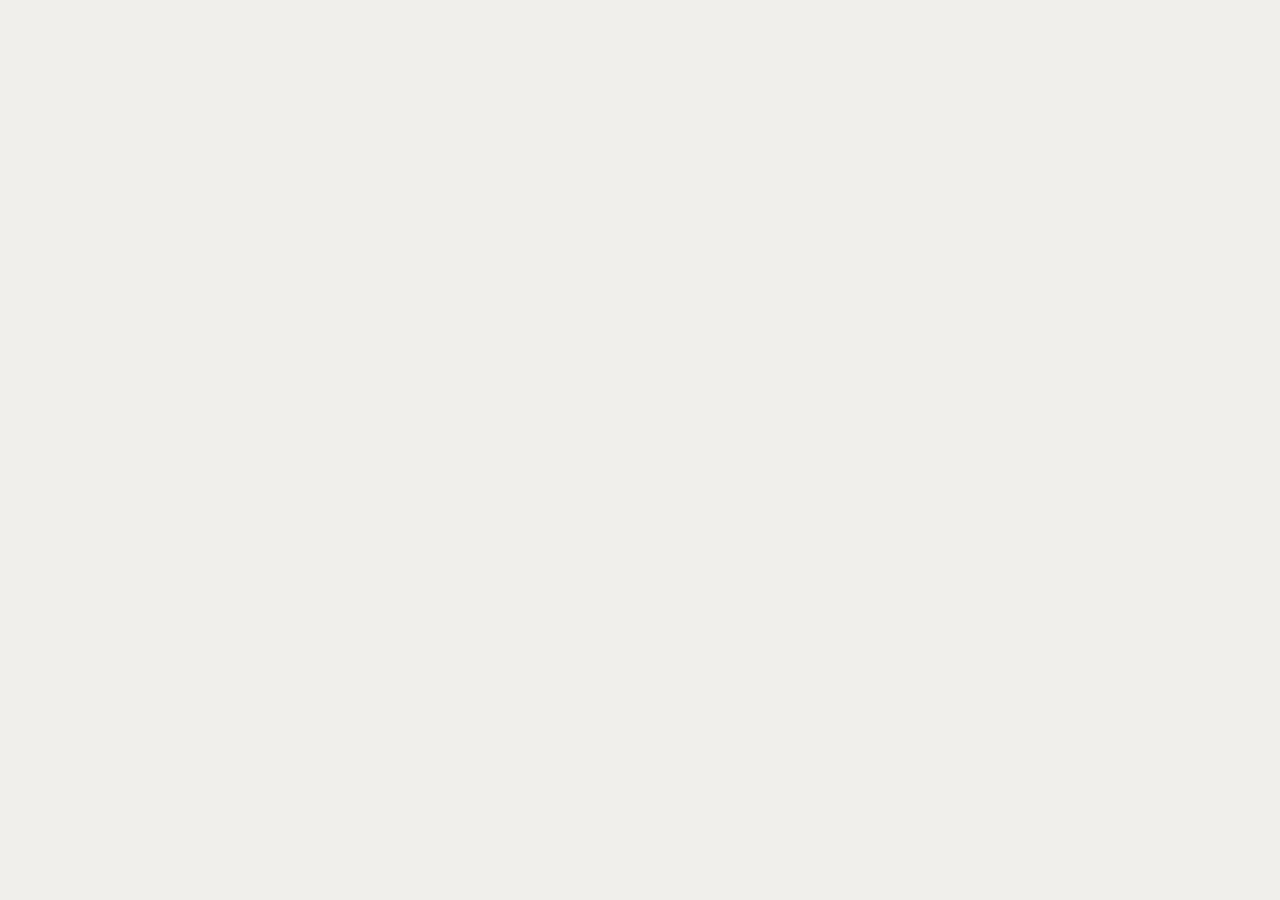
==== index.html @ de344520 "Add: Favicon" ====
<!DOCTYPE html>
<html lang="en">
<head>
  <meta charset="UTF-8">
  <meta name="viewport" content="width=device-width, initial-scale=1.0">
  <title>Freedom Loader Workshop</title>
  <meta name="description" content="Create and export custom themes for Freedom Loader">
  <link rel="stylesheet" href="styles/styles.css">
  <link rel="icon" href="./assets/freedomLoader.png" />
  <script src="https://cdnjs.cloudflare.com/ajax/libs/jszip/3.10.1/jszip.min.js"></script>
  <link rel="stylesheet" href="https://cdn.jsdelivr.net/npm/@simonwep/pickr/dist/themes/nano.min.css">
  <script src="https://cdn.jsdelivr.net/npm/@simonwep/pickr/dist/pickr.min.js"></script>
</head>
<body>

  <!-- TOPBAR -->
  <header class="topbar">
    <div class="topbar-brand">
      <svg viewBox="0 0 100 100" fill="none" xmlns="http://www.w3.org/2000/svg">
        <path d="M50 5 L90 27.5 L90 72.5 L50 95 L10 72.5 L10 27.5 Z" stroke="currentColor" stroke-width="6" fill="none" stroke-linejoin="round"/>
        <line x1="50" y1="28" x2="50" y2="62" stroke="currentColor" stroke-width="6" stroke-linecap="round"/>
        <polyline points="34,52 50,68 66,52" stroke="currentColor" stroke-width="6" fill="none" stroke-linecap="round" stroke-linejoin="round"/>
        <line x1="34" y1="74" x2="66" y2="74" stroke="currentColor" stroke-width="6" stroke-linecap="round"/>
      </svg>
      <div class="topbar-title">
        Freedom Loader
        <span>Theme Workshop</span>
      </div>
    </div>

    <div class="topbar-actions">
      <a href="https://github.com/MasterAcnolo/Freedom-Loader" target="_blank" class="btn btn-ghost" title="GitHub">
        <svg viewBox="0 0 24 24" fill="currentColor"><path d="M12 2C6.477 2 2 6.477 2 12c0 4.42 2.865 8.166 6.839 9.489.5.092.682-.217.682-.482 0-.237-.008-.866-.013-1.7-2.782.603-3.369-1.34-3.369-1.34-.454-1.156-1.11-1.462-1.11-1.462-.908-.62.069-.608.069-.608 1.003.07 1.531 1.03 1.531 1.03.892 1.529 2.341 1.087 2.91.831.092-.646.35-1.086.636-1.336-2.22-.253-4.555-1.11-4.555-4.943 0-1.091.39-1.984 1.029-2.683-.103-.253-.446-1.27.098-2.647 0 0 .84-.269 2.75 1.025A9.578 9.578 0 0112 6.836c.85.004 1.705.114 2.504.336 1.909-1.294 2.747-1.025 2.747-1.025.546 1.377.203 2.394.1 2.647.64.699 1.028 1.592 1.028 2.683 0 3.842-2.339 4.687-4.566 4.935.359.309.678.919.678 1.852 0 1.336-.012 2.415-.012 2.743 0 .267.18.578.688.48C19.138 20.163 22 16.418 22 12c0-5.523-4.477-10-10-10z"/></svg>
        GitHub
      </a>
      <div class="topbar-divider"></div>
      <button class="btn-icon" id="reset-btn" title="Reset theme">
        <svg viewBox="0 0 24 24" fill="none" stroke="currentColor" stroke-width="2"><polyline points="1 4 1 10 7 10"/><path d="M3.51 15a9 9 0 1 0 .49-3.5"/></svg>
      </button>
      <button class="btn-icon" id="theme-toggle" title="Toggle theme">
        <svg class="icon-sun" viewBox="0 0 24 24" fill="none" stroke="currentColor" stroke-width="2" style="display:none"><circle cx="12" cy="12" r="5"/><line x1="12" y1="1" x2="12" y2="3"/><line x1="12" y1="21" x2="12" y2="23"/><line x1="4.22" y1="4.22" x2="5.64" y2="5.64"/><line x1="18.36" y1="18.36" x2="19.78" y2="19.78"/><line x1="1" y1="12" x2="3" y2="12"/><line x1="21" y1="12" x2="23" y2="12"/><line x1="4.22" y1="19.78" x2="5.64" y2="18.36"/><line x1="18.36" y1="5.64" x2="19.78" y2="4.22"/></svg>
        <svg class="icon-moon" viewBox="0 0 24 24" fill="none" stroke="currentColor" stroke-width="2"><path d="M21 12.79A9 9 0 1 1 11.21 3 7 7 0 0 0 21 12.79z"/></svg>
      </button>
      <div class="topbar-divider"></div>
      <button class="btn btn-primary" id="export-btn">
        <svg viewBox="0 0 24 24" fill="none" stroke="currentColor" stroke-width="2"><path d="M21 15v4a2 2 0 0 1-2 2H5a2 2 0 0 1-2-2v-4"/><polyline points="7 10 12 15 17 10"/><line x1="12" y1="15" x2="12" y2="3"/></svg>
        Export .zip
      </button>
    </div>
  </header>

  <!-- WORKSPACE -->
  <div class="workspace">

    <!-- LEFT: PREVIEW -->
    <div class="preview-pane">
      <div class="preview-toolbar">
        <span class="preview-label">Live Preview</span>
        <div class="preview-scale-controls">
          <button id="zoom-out" title="Zoom out">−</button>
          <span id="scale-value">75%</span>
          <button id="zoom-in" title="Zoom in">+</button>
          <button id="zoom-reset" title="Reset zoom" style="font-size:11px;padding:0 8px;width:auto;">Reset</button>
        </div>
      </div>
      <div class="preview-scroll">
        <div class="preview-frame-wrapper" id="preview-frame-wrapper">
          <div class="preview-frame">
            <!-- Freedom Loader UI mock -->
            <div id="fl-preview" class="fl-preview">

              <!-- Topbar -->
              <div class="fl-topbar">
                <div class="fl-topbar-btns">
                  <button class="fl-topbar-btn">Tools</button>
                  <button class="fl-topbar-btn">Logs</button>
                  <button class="fl-topbar-btn">Website</button>
                  <button class="fl-topbar-btn">Wiki</button>
                </div>
                <div class="fl-topbar-wc">
                  <button class="fl-wc-btn"><img src="assets/icon/minimize.svg" style="width:27px;height:27px;filter:invert(1)"></button>
                  <button class="fl-wc-btn"><img src="assets/icon/maximize.svg" style="width:27px;height:27px;filter:invert(1)"></button>
                  <button class="fl-wc-btn" style="color:#e81123"><img src="assets/icon/close.svg" style="width:27px;height:27px;filter:invert(1)"></button>
                </div>
              </div>

              <!-- Settings button -->
              <button class="fl-settings-btn" id="fl-settings-btn" onclick="document.getElementById('fl-settings-panel').style.display='block'">
                <svg width="800px" height="800px" viewBox="0 0 512 512" xmlns="http://www.w3.org/2000/svg"><path d="M262.29,192.31a64,64,0,1,0,57.4,57.4A64.13,64.13,0,0,0,262.29,192.31ZM416.39,256a154.34,154.34,0,0,1-1.53,20.79l45.21,35.46A10.81,10.81,0,0,1,462.52,326l-42.77,74a10.81,10.81,0,0,1-13.14,4.59l-44.9-18.08a16.11,16.11,0,0,0-15.17,1.75A164.48,164.48,0,0,1,325,400.8a15.94,15.94,0,0,0-8.82,12.14l-6.73,47.89A11.08,11.08,0,0,1,298.77,470H213.23a11.11,11.11,0,0,1-10.69-8.87l-6.72-47.82a16.07,16.07,0,0,0-9-12.22,155.3,155.3,0,0,1-21.46-12.57,16,16,0,0,0-15.11-1.71l-44.89,18.07a10.81,10.81,0,0,1-13.14-4.58l-42.77-74a10.8,10.8,0,0,1,2.45-13.75l38.21-30a16.05,16.05,0,0,0,6-14.08c-.36-4.17-.58-8.33-.58-12.5s.21-8.27.58-12.35a16,16,0,0,0-6.07-13.94l-38.19-30A10.81,10.81,0,0,1,49.48,186l42.77-74a10.81,10.81,0,0,1,13.14-4.59l44.9,18.08a16.11,16.11,0,0,0,15.17-1.75A164.48,164.48,0,0,1,187,111.2a15.94,15.94,0,0,0,8.82-12.14l6.73-47.89A11.08,11.08,0,0,1,213.23,42h85.54a11.11,11.11,0,0,1,10.69,8.87l6.72,47.82a16.07,16.07,0,0,0,9,12.22,155.3,155.3,0,0,1,21.46,12.57,16,16,0,0,0,15.11,1.71l44.89-18.07a10.81,10.81,0,0,1,13.14,4.58l42.77,74a10.8,10.8,0,0,1-2.45,13.75l-38.21,30a16.05,16.05,0,0,0-6.05,14.08C416.17,247.67,416.39,251.83,416.39,256Z" style="fill:none;stroke:var(--fl-settings-button-text-color);stroke-linecap:round;stroke-linejoin:round;stroke-width:32px"/></svg>
              </button>

              <!-- Settings panel -->
              <div class="fl-settings-panel" id="fl-settings-panel" style="display:none">
                <div class="fl-settings-modal">
                  <button class="fl-close-btn" onclick="document.getElementById('fl-settings-panel').style.display='none'">✕</button>
                  <div class="fl-settings-title"><h2>SETTINGS</h2><p style="font-size:0.8em;">Changes are saved automatically.</p></div>
                  <div class="fl-settings-section">
                    <h3>Basic Settings</h3>
                    <div class="fl-setting-item" style="margin-left:32px">
                      <div class="fl-setting-info">
                        <div style="display:flex;align-items:center;gap:10px">
                          <span class="fl-setting-title">Theme</span>
                          <select class="fl-setting-select"><option>Dark</option><option>Light</option><option>NF</option></select>
                        </div>
                        <small style="font-size:12px;color:var(--fl-settings-subtitle-color)">Choose the theme</small>
                      </div>
                    </div>
                    <div class="fl-setting-item">
                      <input type="checkbox" style="width:18px;height:18px;flex-shrink:0">
                      <div class="fl-setting-info">
                        <span class="fl-setting-title">Discord RPC</span>
                        <small style="font-size:12px;color:var(--fl-settings-subtitle-color)">Enable Discord Rich Presence.</small>
                      </div>
                    </div>
                    <div class="fl-setting-item">
                      <input type="checkbox" checked style="width:18px;height:18px;flex-shrink:0">
                      <div class="fl-setting-info">
                        <span class="fl-setting-title">Auto Fetch Info</span>
                        <small style="font-size:12px;color:var(--fl-settings-subtitle-color)">Automatically fetch information.</small>
                      </div>
                    </div>
                  </div>
                  <details class="fl-settings-section">
                    <summary style="cursor:pointer;font-size:14px;font-weight:600">Advanced Settings</summary>
                    <div class="fl-setting-item" style="margin-top:8px">
                      <input type="checkbox" checked style="width:18px;height:18px;flex-shrink:0">
                      <div class="fl-setting-info">
                        <span class="fl-setting-title">Auto Update</span>
                        <small style="font-size:12px;color:var(--fl-settings-subtitle-color)">Enable automatic updates.</small>
                      </div>
                    </div>
                    <div class="fl-setting-item">
                      <input type="checkbox" checked style="width:18px;height:18px;flex-shrink:0">
                      <div class="fl-setting-info">
                        <span class="fl-setting-title">Add Metadata</span>
                        <small style="font-size:12px;color:var(--fl-settings-subtitle-color)">Include metadata in files.</small>
                      </div>
                    </div>
                    <div class="fl-setting-item" style="margin-left:32px;margin-top:8px">
                      <div class="fl-setting-info">
                        <span class="fl-setting-title">Custom Codec</span>
                        <select class="fl-setting-select"><option>H264</option><option>AV1</option><option>VP9</option></select>
                        <small style="font-size:12px;color:var(--fl-settings-subtitle-color)">Choose video codec.</small>
                      </div>
                    </div>
                  </details>
                  <div class="fl-settings-footer">
                    <button class="fl-footer-btn-theme">Open Theme Folder</button>
                    <button class="fl-footer-btn">Open JSON Configuration</button>
                  </div>
                </div>
              </div>

              <!-- Main content -->
              <div class="fl-main">
                <div class="fl-container">
                  <h1 class="fl-title">Freedom Loader</h1>
                  <p class="fl-subtitle" id="fl-subtitle">Darkness is my ally</p>

                  <div class="fl-form">
                    <div class="fl-url-row">
                      <input class="fl-input" type="text" placeholder="URL" value="https://youtube.com/watch?v=..." readonly>
                      <button class="fl-paste-btn">
                        <svg width="28" height="28" viewBox="0 0 24 24" fill="none" xmlns="http://www.w3.org/2000/svg">
                            <path d="M9 5H7C5.89543 5 5 5.89543 5 7V19C5 20.1046 5.89543 21 7 21H17C18.1046 21 19 20.1046 19 19V7C19 5.89543 18.1046 5 17 5H15M9 5C9 6.10457 9.89543 7 11 7H13C14.1046 7 15 6.10457 15 5M9 5C9 3.89543 9.89543 3 11 3H13C14.1046 3 15 3.89543 15 5M12 12H15M12 16H15M9 12H9.01M9 16H9.01" stroke="currentColor" stroke-width="2" stroke-linecap="round" stroke-linejoin="round"/>
                        </svg>
                      </button>
                    </div>

                    <label class="fl-checkbox-label">
                      <label class="fl-checkbox-mp3">
                        <input type="checkbox">
                        <div class="fl-checkmark"></div>
                      </label>
                      Audio Only (MP3)
                    </label>

                    <select class="fl-select">
                      <option>Best Quality</option>
                      <option>1080p</option>
                      <option>720p</option>
                    </select>

                    <button class="fl-download-btn">Download</button>
                  </div>

                  <div class="fl-save-path">
                    Will be saved on <span>C:\Users\User\Downloads\Freedom Loader</span>
                  </div>

                  <div class="fl-progress-container">
                    <div class="fl-download-stage">Retrieving data...</div>
                    <div class="fl-progress-wrapper">
                      <div class="fl-progress-bar"></div>
                    </div>
                    <div class="fl-progress-texts">
                      <span>65%</span>
                      <span>2.4 MB/s</span>
                      <span class="fl-playlist-info">3/12</span>
                      <button class="fl-stop-btn" title="Stop">■</button>
                    </div>
                  </div>

                  <div class="fl-download-status">Downloading...</div>

                  <div class="fl-video-info">
                    <h3>Why Some Projects Use Multiple Programming Languages</h3>
                    <div style="display:flex;justify-content:center;align-items:center">
                      <img src="https://i.ytimg.com/vi/XJC5WB2Bwrc/maxresdefault.jpg" alt="Thumbnail">
                    </div>
                    <ul>
                      <li><strong>Duration :</strong> 19m 32s</li>
                      <li><strong>Uploader :</strong> Core Dumped</li>
                      <li><strong>Views :</strong> 1 356 359</li>
                      <li><strong>Likes :</strong> 85 489</li>
                      <li><strong>URL :</strong> <a href="#">https://www.youtube.com/watch?v=XJC5WB2Bwrc</a></li>
                    </ul>
                  </div>

                </div>
              </div>

              <span class="fl-version">v1.5.0</span>
            </div>
          </div>
        </div>
      </div>
    </div>

    <!-- RIGHT: EDITOR PANEL -->
    <div class="editor-pane">
      <div class="panel-tabs">
        <button class="panel-tab active" data-tab="meta">Meta & BG</button>
        <button class="panel-tab" data-tab="colors">Colors</button>
      </div>
      <div class="panel-content active" id="tab-meta"></div>
      <div class="panel-content" id="tab-colors"></div>
    </div>

  </div>

  <script type="module" src="scripts/app.js"></script>
</body>
</html>
---- styles/styles.css ----
@import url('https://fonts.googleapis.com/css2?family=Syne:wght@400;500;600;700;800&family=Poppins:wght@300;400;500;600&family=JetBrains+Mono:wght@400;500&display=swap');
@import url('variables.css');
@import url('layout/topbar.css');
@import url('layout/workspace.css');
@import url('layout/settingsPanel.css');
@import url('layout/panel.css');
@import url('components/inputs.css');
@import url('components/preview.css');

*, *::before, *::after { box-sizing: border-box; margin: 0; padding: 0; }

html, body {
  height: 100%;
  font-family: var(--font-body);
  background: var(--bg);
  color: var(--text);
  overflow: hidden;
}

body {
  opacity: 0;
  transition: opacity 0.4s ease;
}
body.ready { opacity: 1; }

::-webkit-scrollbar { width: 6px; height: 6px; }
::-webkit-scrollbar-track { background: transparent; }
::-webkit-scrollbar-thumb { background: var(--border); border-radius: 99px; }
::-webkit-scrollbar-thumb:hover { background: var(--border-strong); }

button {
  font-family: var(--font-body);
  cursor: pointer;
  border: none;
  background: none;
  transition: all 0.15s ease;
}

input, select, textarea {
  font-family: var(--font-body);
}

.pcr-app {
  font-family: var(--font-body) !important;
  border-radius: var(--radius-lg) !important;
  box-shadow: var(--shadow-lg) !important;
}
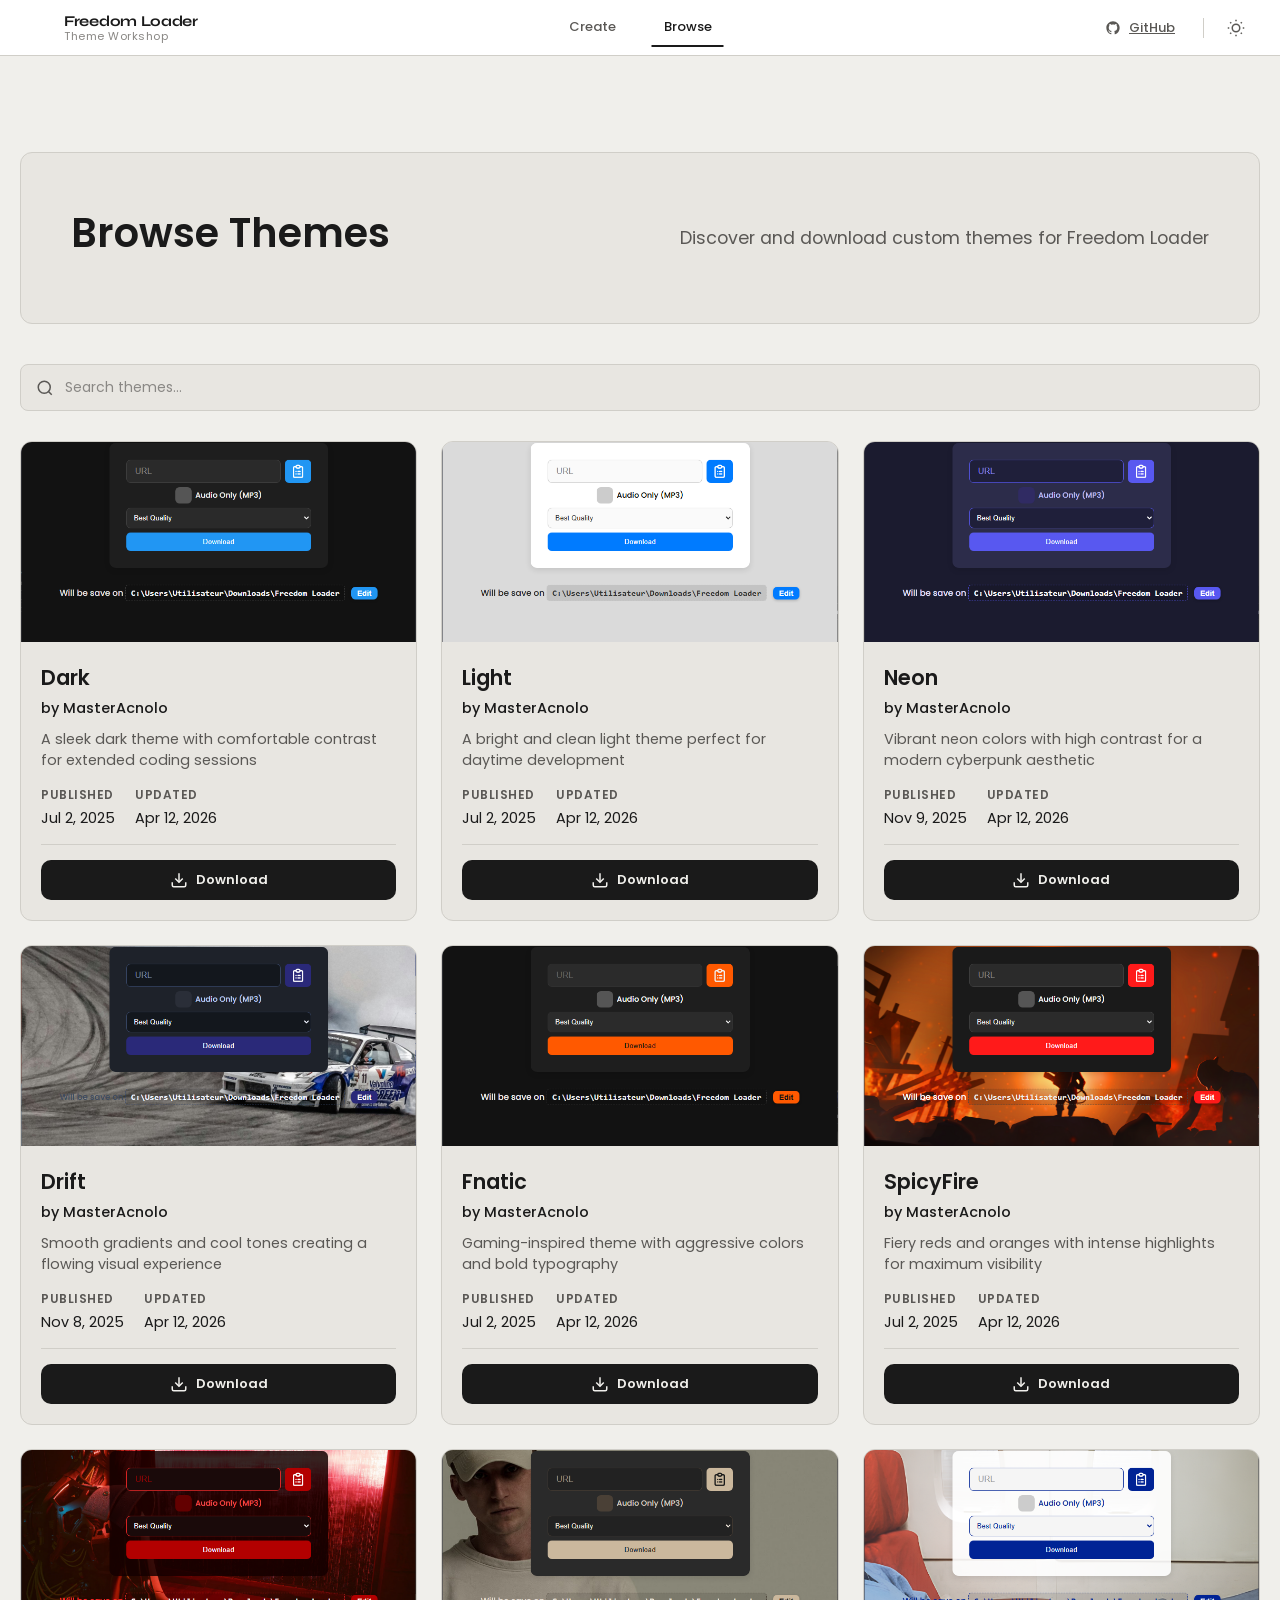
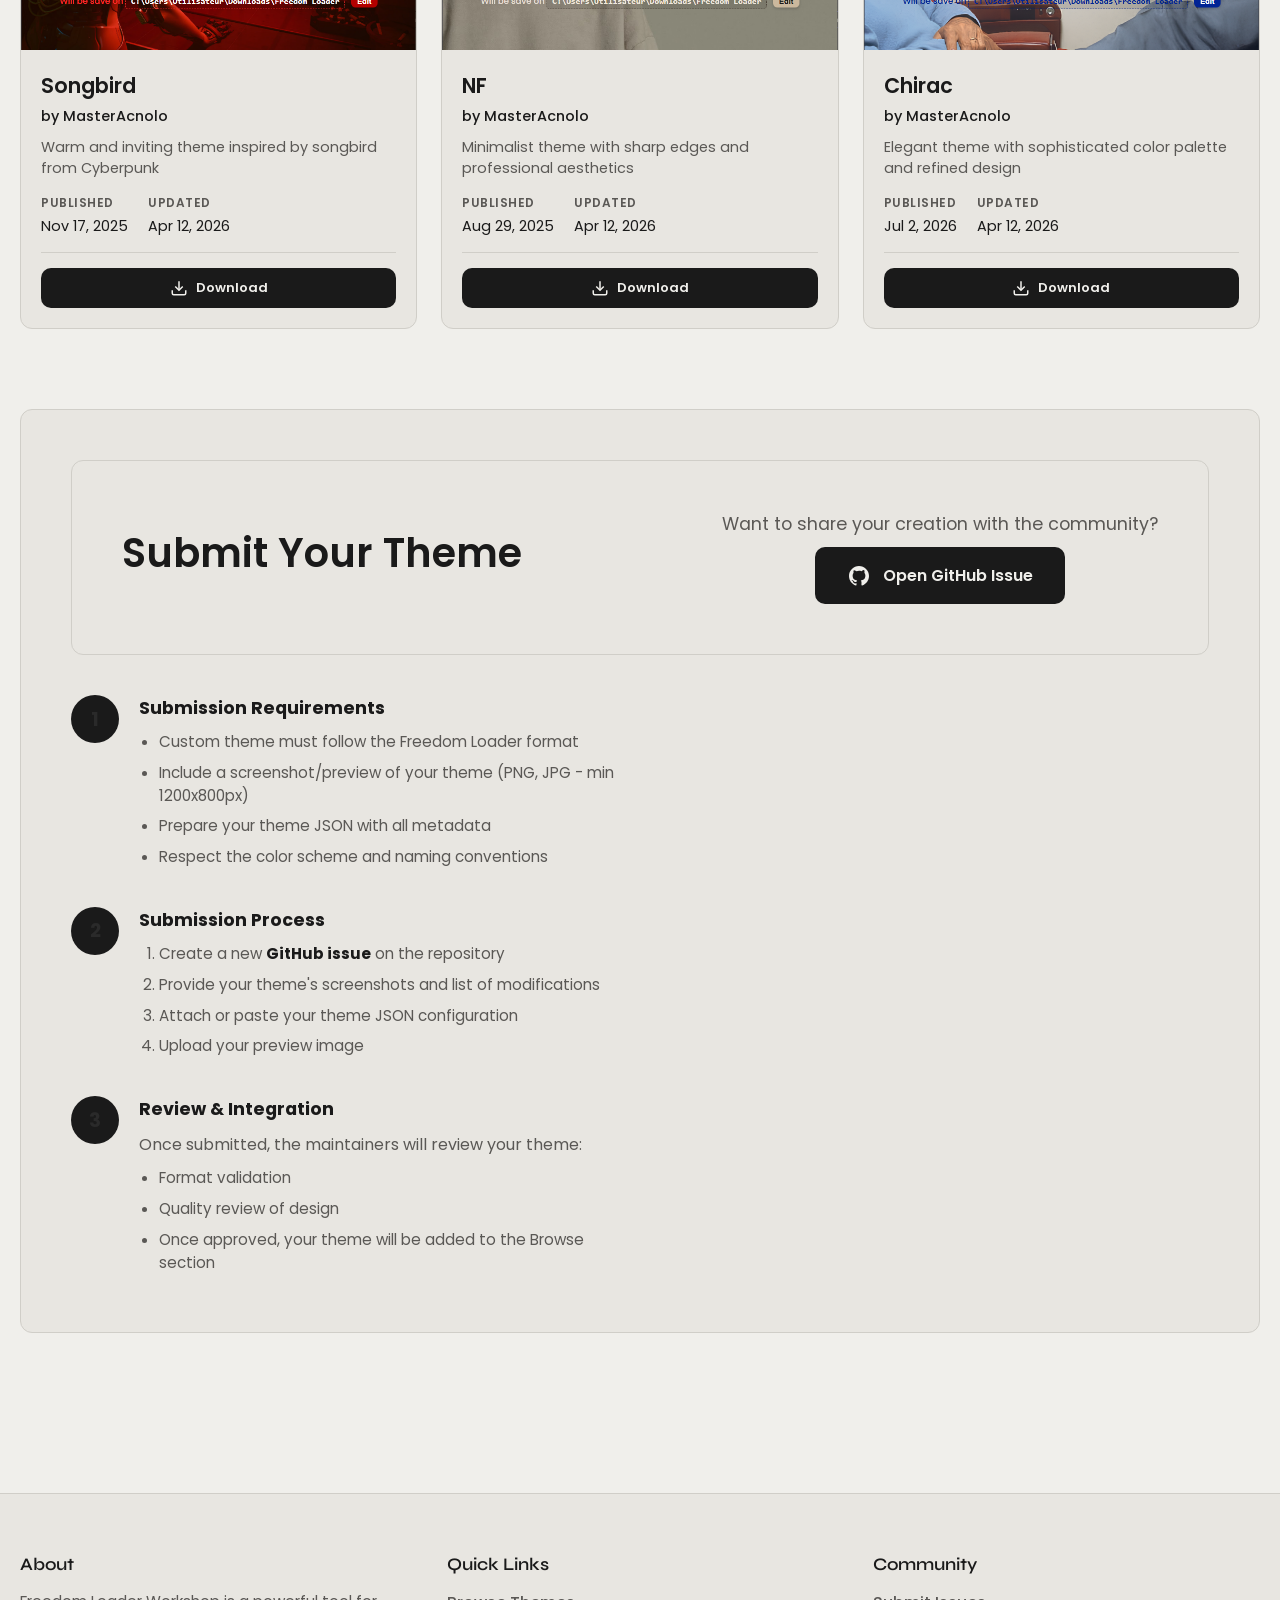
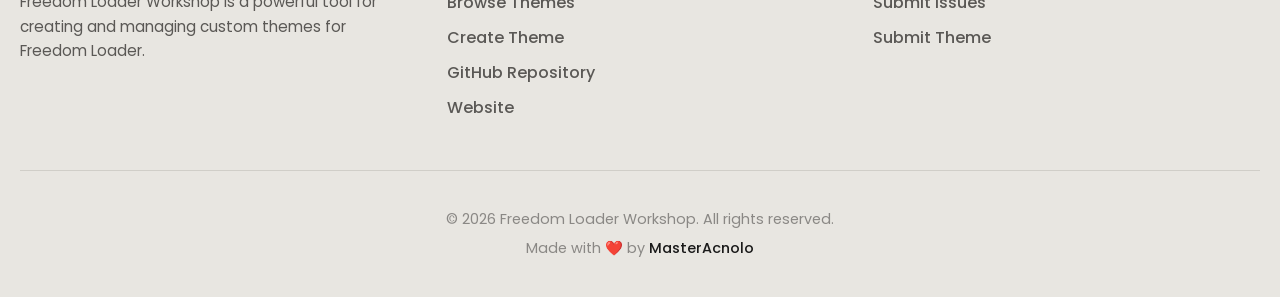
==== commit b92e1105: "Add new theme configurations to themes.json for enhanced customization options" ====
--- a/index.html
+++ b/index.html
@@ -3,242 +3,203 @@
 <head>
   <meta charset="UTF-8">
   <meta name="viewport" content="width=device-width, initial-scale=1.0">
-  <title>Freedom Loader Workshop</title>
-  <meta name="description" content="Create and export custom themes for Freedom Loader">
+  <title>Browse Themes - Freedom Loader Workshop</title>
+  <meta name="description" content="Browse and download custom themes for Freedom Loader">
   <link rel="stylesheet" href="styles/styles.css">
+  <link rel="stylesheet" href="styles/browse.css">
   <link rel="icon" href="./assets/freedomLoader.png" />
-  <script src="https://cdnjs.cloudflare.com/ajax/libs/jszip/3.10.1/jszip.min.js"></script>
-  <link rel="stylesheet" href="https://cdn.jsdelivr.net/npm/@simonwep/pickr/dist/themes/nano.min.css">
-  <script src="https://cdn.jsdelivr.net/npm/@simonwep/pickr/dist/pickr.min.js"></script>
 </head>
-<body>
+<body class="loading">
+
+  <!-- LOADER -->
+  <div class="loader">
+    <div class="spinner"></div>
+    <p class="loader-text">Loading...</p>
+  </div>
 
   <!-- TOPBAR -->
   <header class="topbar">
-    <div class="topbar-brand">
+    <a href="index.html" class="topbar-brand" style="text-decoration: none; cursor: pointer;">
       <svg viewBox="0 0 100 100" fill="none" xmlns="http://www.w3.org/2000/svg">
-        <path d="M50 5 L90 27.5 L90 72.5 L50 95 L10 72.5 L10 27.5 Z" stroke="currentColor" stroke-width="6" fill="none" stroke-linejoin="round"/>
-        <line x1="50" y1="28" x2="50" y2="62" stroke="currentColor" stroke-width="6" stroke-linecap="round"/>
-        <polyline points="34,52 50,68 66,52" stroke="currentColor" stroke-width="6" fill="none" stroke-linecap="round" stroke-linejoin="round"/>
-        <line x1="34" y1="74" x2="66" y2="74" stroke="currentColor" stroke-width="6" stroke-linecap="round"/>
+        <path d="M50 5 L90 27.5 L90 72.5 L50 95 L10 72.5 L10 27.5 Z" stroke="white" stroke-width="6" fill="none" stroke-linejoin="round"/>
+        <line x1="50" y1="28" x2="50" y2="62" stroke="white" stroke-width="6" stroke-linecap="round"/>
+        <polyline points="34,52 50,68 66,52" stroke="white" stroke-width="6" fill="none" stroke-linecap="round" stroke-linejoin="round"/>
+        <line x1="34" y1="74" x2="66" y2="74" stroke="white" stroke-width="6" stroke-linecap="round"/>
       </svg>
       <div class="topbar-title">
         Freedom Loader
         <span>Theme Workshop</span>
       </div>
-    </div>
+    </a>
+
+    <nav class="topbar-nav">
+      <a href="create.html" class="nav-link">Create</a>
+      <a href="index.html" class="nav-link active">Browse</a>
+    </nav>
 
     <div class="topbar-actions">
+      <button class="btn btn-primary" id="export-btn" style="display:none;">
+        <svg viewBox="0 0 24 24" fill="none" stroke="currentColor" stroke-width="2"><path d="M21 15v4a2 2 0 0 1-2 2H5a2 2 0 0 1-2-2v-4"/><polyline points="7 10 12 15 17 10"/><line x1="12" y1="15" x2="12" y2="3"/></svg>
+        Export .zip
+      </button>
+      <div class="topbar-divider" style="display:none;"></div>
       <a href="https://github.com/MasterAcnolo/Freedom-Loader" target="_blank" class="btn btn-ghost" title="GitHub">
         <svg viewBox="0 0 24 24" fill="currentColor"><path d="M12 2C6.477 2 2 6.477 2 12c0 4.42 2.865 8.166 6.839 9.489.5.092.682-.217.682-.482 0-.237-.008-.866-.013-1.7-2.782.603-3.369-1.34-3.369-1.34-.454-1.156-1.11-1.462-1.11-1.462-.908-.62.069-.608.069-.608 1.003.07 1.531 1.03 1.531 1.03.892 1.529 2.341 1.087 2.91.831.092-.646.35-1.086.636-1.336-2.22-.253-4.555-1.11-4.555-4.943 0-1.091.39-1.984 1.029-2.683-.103-.253-.446-1.27.098-2.647 0 0 .84-.269 2.75 1.025A9.578 9.578 0 0112 6.836c.85.004 1.705.114 2.504.336 1.909-1.294 2.747-1.025 2.747-1.025.546 1.377.203 2.394.1 2.647.64.699 1.028 1.592 1.028 2.683 0 3.842-2.339 4.687-4.566 4.935.359.309.678.919.678 1.852 0 1.336-.012 2.415-.012 2.743 0 .267.18.578.688.48C19.138 20.163 22 16.418 22 12c0-5.523-4.477-10-10-10z"/></svg>
         GitHub
       </a>
       <div class="topbar-divider"></div>
-      <button class="btn-icon" id="reset-btn" title="Reset theme">
+      <button class="btn-icon" id="reset-btn" style="display:none;" title="Reset theme">
         <svg viewBox="0 0 24 24" fill="none" stroke="currentColor" stroke-width="2"><polyline points="1 4 1 10 7 10"/><path d="M3.51 15a9 9 0 1 0 .49-3.5"/></svg>
       </button>
       <button class="btn-icon" id="theme-toggle" title="Toggle theme">
         <svg class="icon-sun" viewBox="0 0 24 24" fill="none" stroke="currentColor" stroke-width="2" style="display:none"><circle cx="12" cy="12" r="5"/><line x1="12" y1="1" x2="12" y2="3"/><line x1="12" y1="21" x2="12" y2="23"/><line x1="4.22" y1="4.22" x2="5.64" y2="5.64"/><line x1="18.36" y1="18.36" x2="19.78" y2="19.78"/><line x1="1" y1="12" x2="3" y2="12"/><line x1="21" y1="12" x2="23" y2="12"/><line x1="4.22" y1="19.78" x2="5.64" y2="18.36"/><line x1="18.36" y1="5.64" x2="19.78" y2="4.22"/></svg>
         <svg class="icon-moon" viewBox="0 0 24 24" fill="none" stroke="currentColor" stroke-width="2"><path d="M21 12.79A9 9 0 1 1 11.21 3 7 7 0 0 0 21 12.79z"/></svg>
       </button>
-      <div class="topbar-divider"></div>
-      <button class="btn btn-primary" id="export-btn">
-        <svg viewBox="0 0 24 24" fill="none" stroke="currentColor" stroke-width="2"><path d="M21 15v4a2 2 0 0 1-2 2H5a2 2 0 0 1-2-2v-4"/><polyline points="7 10 12 15 17 10"/><line x1="12" y1="15" x2="12" y2="3"/></svg>
-        Export .zip
-      </button>
     </div>
   </header>
 
-  <!-- WORKSPACE -->
-  <div class="workspace">
-
-    <!-- LEFT: PREVIEW -->
-    <div class="preview-pane">
-      <div class="preview-toolbar">
-        <span class="preview-label">Live Preview</span>
-        <div class="preview-scale-controls">
-          <button id="zoom-out" title="Zoom out">−</button>
-          <span id="scale-value">75%</span>
-          <button id="zoom-in" title="Zoom in">+</button>
-          <button id="zoom-reset" title="Reset zoom" style="font-size:11px;padding:0 8px;width:auto;">Reset</button>
+  <!-- MAIN CONTENT -->
+  <main class="browse-container">
+    <!-- THEMES SECTION -->
+    <section class="browse-section">
+      <div class="section-header">
+        <h1>Browse Themes</h1>
+        <p>Discover and download custom themes for Freedom Loader</p>
+      </div>
+
+      <!-- SEARCH BAR -->
+      <div class="search-container">
+        <svg class="search-icon" viewBox="0 0 24 24" fill="none" stroke="currentColor" stroke-width="2">
+          <circle cx="11" cy="11" r="8"></circle>
+          <path d="m21 21-4.35-4.35"></path>
+        </svg>
+        <input 
+          type="text" 
+          id="search-input" 
+          class="search-input" 
+          placeholder="Search themes..."
+          autocomplete="off"
+        />
+      </div>
+
+      <div id="themes-grid" class="themes-grid">
+        <!-- Theme cards will be loaded here by JavaScript -->
+      </div>
+    </section>
+
+    <!-- SUBMISSION SECTION -->
+    <section class="submission-section">
+      <div class="section-header">
+        <h2>Submit Your Theme</h2>
+        <div style="display: flex; flex-direction: column; gap: 10px;">
+          <p>Want to share your creation with the community?</p>
+          <div class="submission-button">
+            <a href="https://github.com/MasterAcnolo/Freedom-Loader-Workshop/issues/new" target="_blank" class="btn btn-primary btn-large">
+              <svg viewBox="0 0 24 24" fill="currentColor"><path d="M12 2C6.477 2 2 6.477 2 12c0 4.42 2.865 8.166 6.839 9.489.5.092.682-.217.682-.482 0-.237-.008-.866-.013-1.7-2.782.603-3.369-1.34-3.369-1.34-.454-1.156-1.11-1.462-1.11-1.462-.908-.62.069-.608.069-.608 1.003.07 1.531 1.03 1.531 1.03.892 1.529 2.341 1.087 2.91.831.092-.646.35-1.086.636-1.336-2.22-.253-4.555-1.11-4.555-4.943 0-1.091.39-1.984 1.029-2.683-.103-.253-.446-1.27.098-2.647 0 0 .84-.269 2.75 1.025A9.578 9.578 0 0112 6.836c.85.004 1.705.114 2.504.336 1.909-1.294 2.747-1.025 2.747-1.025.546 1.377.203 2.394.1 2.647.64.699 1.028 1.592 1.028 2.683 0 3.842-2.339 4.687-4.566 4.935.359.309.678.919.678 1.852 0 1.336-.012 2.415-.012 2.743 0 .267.18.578.688.48C19.138 20.163 22 16.418 22 12c0-5.523-4.477-10-10-10z"/></svg>
+              Open GitHub Issue
+            </a>
+          </div>
         </div>
       </div>
-      <div class="preview-scroll">
-        <div class="preview-frame-wrapper" id="preview-frame-wrapper">
-          <div class="preview-frame">
-            <!-- Freedom Loader UI mock -->
-            <div id="fl-preview" class="fl-preview">
-
-              <!-- Topbar -->
-              <div class="fl-topbar">
-                <div class="fl-topbar-btns">
-                  <button class="fl-topbar-btn">Tools</button>
-                  <button class="fl-topbar-btn">Logs</button>
-                  <button class="fl-topbar-btn">Website</button>
-                  <button class="fl-topbar-btn">Wiki</button>
-                </div>
-                <div class="fl-topbar-wc">
-                  <button class="fl-wc-btn"><img src="assets/icon/minimize.svg" style="width:27px;height:27px;filter:invert(1)"></button>
-                  <button class="fl-wc-btn"><img src="assets/icon/maximize.svg" style="width:27px;height:27px;filter:invert(1)"></button>
-                  <button class="fl-wc-btn" style="color:#e81123"><img src="assets/icon/close.svg" style="width:27px;height:27px;filter:invert(1)"></button>
-                </div>
-              </div>
-
-              <!-- Settings button -->
-              <button class="fl-settings-btn" id="fl-settings-btn" onclick="document.getElementById('fl-settings-panel').style.display='block'">
-                <svg width="800px" height="800px" viewBox="0 0 512 512" xmlns="http://www.w3.org/2000/svg"><path d="M262.29,192.31a64,64,0,1,0,57.4,57.4A64.13,64.13,0,0,0,262.29,192.31ZM416.39,256a154.34,154.34,0,0,1-1.53,20.79l45.21,35.46A10.81,10.81,0,0,1,462.52,326l-42.77,74a10.81,10.81,0,0,1-13.14,4.59l-44.9-18.08a16.11,16.11,0,0,0-15.17,1.75A164.48,164.48,0,0,1,325,400.8a15.94,15.94,0,0,0-8.82,12.14l-6.73,47.89A11.08,11.08,0,0,1,298.77,470H213.23a11.11,11.11,0,0,1-10.69-8.87l-6.72-47.82a16.07,16.07,0,0,0-9-12.22,155.3,155.3,0,0,1-21.46-12.57,16,16,0,0,0-15.11-1.71l-44.89,18.07a10.81,10.81,0,0,1-13.14-4.58l-42.77-74a10.8,10.8,0,0,1,2.45-13.75l38.21-30a16.05,16.05,0,0,0,6-14.08c-.36-4.17-.58-8.33-.58-12.5s.21-8.27.58-12.35a16,16,0,0,0-6.07-13.94l-38.19-30A10.81,10.81,0,0,1,49.48,186l42.77-74a10.81,10.81,0,0,1,13.14-4.59l44.9,18.08a16.11,16.11,0,0,0,15.17-1.75A164.48,164.48,0,0,1,187,111.2a15.94,15.94,0,0,0,8.82-12.14l6.73-47.89A11.08,11.08,0,0,1,213.23,42h85.54a11.11,11.11,0,0,1,10.69,8.87l6.72,47.82a16.07,16.07,0,0,0,9,12.22,155.3,155.3,0,0,1,21.46,12.57,16,16,0,0,0,15.11,1.71l44.89-18.07a10.81,10.81,0,0,1,13.14,4.58l42.77,74a10.8,10.8,0,0,1-2.45,13.75l-38.21,30a16.05,16.05,0,0,0-6.05,14.08C416.17,247.67,416.39,251.83,416.39,256Z" style="fill:none;stroke:var(--fl-settings-button-text-color);stroke-linecap:round;stroke-linejoin:round;stroke-width:32px"/></svg>
-              </button>
-
-              <!-- Settings panel -->
-              <div class="fl-settings-panel" id="fl-settings-panel" style="display:none">
-                <div class="fl-settings-modal">
-                  <button class="fl-close-btn" onclick="document.getElementById('fl-settings-panel').style.display='none'">✕</button>
-                  <div class="fl-settings-title"><h2>SETTINGS</h2><p style="font-size:0.8em;">Changes are saved automatically.</p></div>
-                  <div class="fl-settings-section">
-                    <h3>Basic Settings</h3>
-                    <div class="fl-setting-item" style="margin-left:32px">
-                      <div class="fl-setting-info">
-                        <div style="display:flex;align-items:center;gap:10px">
-                          <span class="fl-setting-title">Theme</span>
-                          <select class="fl-setting-select"><option>Dark</option><option>Light</option><option>NF</option></select>
-                        </div>
-                        <small style="font-size:12px;color:var(--fl-settings-subtitle-color)">Choose the theme</small>
-                      </div>
-                    </div>
-                    <div class="fl-setting-item">
-                      <input type="checkbox" style="width:18px;height:18px;flex-shrink:0">
-                      <div class="fl-setting-info">
-                        <span class="fl-setting-title">Discord RPC</span>
-                        <small style="font-size:12px;color:var(--fl-settings-subtitle-color)">Enable Discord Rich Presence.</small>
-                      </div>
-                    </div>
-                    <div class="fl-setting-item">
-                      <input type="checkbox" checked style="width:18px;height:18px;flex-shrink:0">
-                      <div class="fl-setting-info">
-                        <span class="fl-setting-title">Auto Fetch Info</span>
-                        <small style="font-size:12px;color:var(--fl-settings-subtitle-color)">Automatically fetch information.</small>
-                      </div>
-                    </div>
-                  </div>
-                  <details class="fl-settings-section">
-                    <summary style="cursor:pointer;font-size:14px;font-weight:600">Advanced Settings</summary>
-                    <div class="fl-setting-item" style="margin-top:8px">
-                      <input type="checkbox" checked style="width:18px;height:18px;flex-shrink:0">
-                      <div class="fl-setting-info">
-                        <span class="fl-setting-title">Auto Update</span>
-                        <small style="font-size:12px;color:var(--fl-settings-subtitle-color)">Enable automatic updates.</small>
-                      </div>
-                    </div>
-                    <div class="fl-setting-item">
-                      <input type="checkbox" checked style="width:18px;height:18px;flex-shrink:0">
-                      <div class="fl-setting-info">
-                        <span class="fl-setting-title">Add Metadata</span>
-                        <small style="font-size:12px;color:var(--fl-settings-subtitle-color)">Include metadata in files.</small>
-                      </div>
-                    </div>
-                    <div class="fl-setting-item" style="margin-left:32px;margin-top:8px">
-                      <div class="fl-setting-info">
-                        <span class="fl-setting-title">Custom Codec</span>
-                        <select class="fl-setting-select"><option>H264</option><option>AV1</option><option>VP9</option></select>
-                        <small style="font-size:12px;color:var(--fl-settings-subtitle-color)">Choose video codec.</small>
-                      </div>
-                    </div>
-                  </details>
-                  <div class="fl-settings-footer">
-                    <button class="fl-footer-btn-theme">Open Theme Folder</button>
-                    <button class="fl-footer-btn">Open JSON Configuration</button>
-                  </div>
-                </div>
-              </div>
-
-              <!-- Main content -->
-              <div class="fl-main">
-                <div class="fl-container">
-                  <h1 class="fl-title">Freedom Loader</h1>
-                  <p class="fl-subtitle" id="fl-subtitle">Darkness is my ally</p>
-
-                  <div class="fl-form">
-                    <div class="fl-url-row">
-                      <input class="fl-input" type="text" placeholder="URL" value="https://youtube.com/watch?v=..." readonly>
-                      <button class="fl-paste-btn">
-                        <svg width="28" height="28" viewBox="0 0 24 24" fill="none" xmlns="http://www.w3.org/2000/svg">
-                            <path d="M9 5H7C5.89543 5 5 5.89543 5 7V19C5 20.1046 5.89543 21 7 21H17C18.1046 21 19 20.1046 19 19V7C19 5.89543 18.1046 5 17 5H15M9 5C9 6.10457 9.89543 7 11 7H13C14.1046 7 15 6.10457 15 5M9 5C9 3.89543 9.89543 3 11 3H13C14.1046 3 15 3.89543 15 5M12 12H15M12 16H15M9 12H9.01M9 16H9.01" stroke="currentColor" stroke-width="2" stroke-linecap="round" stroke-linejoin="round"/>
-                        </svg>
-                      </button>
-                    </div>
-
-                    <label class="fl-checkbox-label">
-                      <label class="fl-checkbox-mp3">
-                        <input type="checkbox">
-                        <div class="fl-checkmark"></div>
-                      </label>
-                      Audio Only (MP3)
-                    </label>
-
-                    <select class="fl-select">
-                      <option>Best Quality</option>
-                      <option>1080p</option>
-                      <option>720p</option>
-                    </select>
-
-                    <button class="fl-download-btn">Download</button>
-                  </div>
-
-                  <div class="fl-save-path">
-                    Will be saved on <span>C:\Users\User\Downloads\Freedom Loader</span>
-                  </div>
-
-                  <div class="fl-progress-container">
-                    <div class="fl-download-stage">Retrieving data...</div>
-                    <div class="fl-progress-wrapper">
-                      <div class="fl-progress-bar"></div>
-                    </div>
-                    <div class="fl-progress-texts">
-                      <span>65%</span>
-                      <span>2.4 MB/s</span>
-                      <span class="fl-playlist-info">3/12</span>
-                      <button class="fl-stop-btn" title="Stop">■</button>
-                    </div>
-                  </div>
-
-                  <div class="fl-download-status">Downloading...</div>
-
-                  <div class="fl-video-info">
-                    <h3>Why Some Projects Use Multiple Programming Languages</h3>
-                    <div style="display:flex;justify-content:center;align-items:center">
-                      <img src="https://i.ytimg.com/vi/XJC5WB2Bwrc/maxresdefault.jpg" alt="Thumbnail">
-                    </div>
-                    <ul>
-                      <li><strong>Duration :</strong> 19m 32s</li>
-                      <li><strong>Uploader :</strong> Core Dumped</li>
-                      <li><strong>Views :</strong> 1 356 359</li>
-                      <li><strong>Likes :</strong> 85 489</li>
-                      <li><strong>URL :</strong> <a href="#">https://www.youtube.com/watch?v=XJC5WB2Bwrc</a></li>
-                    </ul>
-                  </div>
-
-                </div>
-              </div>
-
-              <span class="fl-version">v1.5.0</span>
+
+      <div class="submission-content">
+        <div class="submission-steps">
+          <div class="step">
+            <div class="step-number">1</div>
+            <div class="step-content">
+              <h3>Submission Requirements</h3>
+              <ul>
+                <li>Custom theme must follow the Freedom Loader format</li>
+                <li>Include a screenshot/preview of your theme (PNG, JPG - min 1200x800px)</li>
+                <li>Prepare your theme JSON with all metadata</li>
+                <li>Respect the color scheme and naming conventions</li>
+              </ul>
             </div>
           </div>
+
+          <div class="step">
+            <div class="step-number">2</div>
+            <div class="step-content">
+              <h3>Submission Process</h3>
+              <ol>
+                <li>Create a new <strong>GitHub issue</strong> on the repository</li>
+                <li>Provide your theme's screenshots and list of modifications</li>
+                <li>Attach or paste your theme JSON configuration</li>
+                <li>Upload your preview image</li>
+              </ol>
+            </div>
+          </div>
+
+          <div class="step">
+            <div class="step-number">3</div>
+            <div class="step-content">
+              <h3>Review & Integration</h3>
+              <p>Once submitted, the maintainers will review your theme:</p>
+              <ul>
+                <li>Format validation</li>
+                <li>Quality review of design</li>
+                <li>Once approved, your theme will be added to the Browse section</li>
+              </ul>
+            </div>
+          </div>
         </div>
       </div>
+    </section>
+  </main>
+
+  <!-- FOOTER -->
+  <footer class="site-footer">
+    <div class="footer-content">
+      <div class="footer-section">
+        <h3>About</h3>
+        <p>Freedom Loader Workshop is a powerful tool for creating and managing custom themes for Freedom Loader.</p>
+      </div>
+      
+      <div class="footer-section">
+        <h3>Quick Links</h3>
+        <ul>
+          <li><a href="index.html">Browse Themes</a></li>
+          <li><a href="create.html">Create Theme</a></li>
+          <li><a href="https://github.com/MasterAcnolo/Freedom-Loader" target="_blank">GitHub Repository</a></li>
+          <li><a href="https://masteracnolo.github.io/FreedomLoader/" target="_blank">Website</a></li>
+        </ul>
+      </div>
+      
+      <div class="footer-section">
+        <h3>Community</h3>
+        <ul>
+          <li><a href="https://github.com/MasterAcnolo/Freedom-Loader/issues" target="_blank">Submit Issues</a></li>
+          <li><a href="https://github.com/MasterAcnolo/Freedom-Loader-Workshop/issues/new" target="_blank">Submit Theme</a></li>
+        </ul>
+      </div>
     </div>
-
-    <!-- RIGHT: EDITOR PANEL -->
-    <div class="editor-pane">
-      <div class="panel-tabs">
-        <button class="panel-tab active" data-tab="meta">Meta & BG</button>
-        <button class="panel-tab" data-tab="colors">Colors</button>
-      </div>
-      <div class="panel-content active" id="tab-meta"></div>
-      <div class="panel-content" id="tab-colors"></div>
+    
+    <div class="footer-bottom">
+      <p>&copy; 2026 Freedom Loader Workshop. All rights reserved.</p>
+      <p>Made with ❤️ by <a href="https://github.com/MasterAcnolo" target="_blank">MasterAcnolo</a></p>
     </div>
-
-  </div>
-
-  <script type="module" src="scripts/app.js"></script>
+  </footer>
+
+  <script>
+    // Fonction pour enlever le loader
+    function hideLoader() {
+      const loader = document.querySelector(".loader");
+      if (loader) {
+        document.body.classList.remove("loading");
+        loader.classList.add("fade-out");
+        setTimeout(() => {
+          if (loader.parentNode) loader.remove();
+        }, 800);
+      }
+    }
+
+    // Enlever le loader quand la page est chargée
+    window.addEventListener("load", hideLoader);
+    
+    // Fallback: enlever le loader après 3 secondes même s'il n'est pas totalement chargé
+    setTimeout(hideLoader, 3000);
+  </script>
+  <script src="scripts/theme-toggle.js"></script>
+  <script src="scripts/browse.js"></script>
 </body>
 </html>
--- a/styles/styles.css
+++ b/styles/styles.css
@@ -1,5 +1,7 @@
 @import url('https://fonts.googleapis.com/css2?family=Syne:wght@400;500;600;700;800&family=Poppins:wght@300;400;500;600&family=JetBrains+Mono:wght@400;500&display=swap');
 @import url('variables.css');
+@import url('animations.css');
+@import url('footer.css');
 @import url('layout/topbar.css');
 @import url('layout/workspace.css');
 @import url('layout/settingsPanel.css');
@@ -23,6 +25,47 @@
 }
 body.ready { opacity: 1; }
 
+body.loading {
+  overflow: hidden;
+}
+
+.loader {
+  position: fixed;
+  top: 0;
+  left: 0;
+  width: 100%;
+  height: 100%;
+  background-color: rgb(8, 8, 8);
+  z-index: 9999;
+  display: flex;
+  flex-direction: column;
+  align-items: center;
+  justify-content: center;
+  transition: opacity 0.8s ease;
+}
+
+.loader.fade-out {
+  opacity: 0;
+  pointer-events: none;
+}
+
+.spinner {
+  width: 60px;
+  height: 60px;
+  border: 6px solid #444;
+  border-top: 6px solid #ffffff;
+  border-radius: 50%;
+  animation: spin 1s linear infinite;
+  margin-bottom: 1rem;
+}
+
+.loader-text {
+  color: #ccc;
+  font-size: 1.2rem;
+  font-family: 'Poppins', sans-serif;
+  animation: fadeInText 1.5s ease-in-out infinite alternate;
+}
+
 ::-webkit-scrollbar { width: 6px; height: 6px; }
 ::-webkit-scrollbar-track { background: transparent; }
 ::-webkit-scrollbar-thumb { background: var(--border); border-radius: 99px; }
--- a/styles/browse.css
+++ b/styles/browse.css
@@ -0,0 +1,411 @@
+/**
+ * Browse Page Styles
+ */
+
+/* Override workspace layout for browse page */
+html, body {
+  width: 100%;
+  height: auto;
+  overflow: visible;
+}
+
+body.ready {
+  opacity: 1;
+}
+
+main {
+  margin-top: 0;
+}
+
+.browse-container {
+  max-width: 1400px;
+  margin: 0 auto;
+  padding: 40px 20px;
+  padding-top: calc(40px + var(--topbar-height, 60px));
+}
+
+.section-header {
+  margin-bottom: 40px;
+  text-align: center;
+  cursor: default;
+}
+
+.section-header h1,
+.section-header h2 {
+  font-size: 2.5rem;
+  color: var(--text);
+  margin: 0 0 10px;
+  font-weight: 600;
+}
+
+.section-header p {
+  font-size: 1.1rem;
+  color: var(--text-secondary);
+  margin: 0;
+}
+
+/* THEMES GRID */
+.themes-grid {
+  display: grid;
+  grid-template-columns: repeat(auto-fill, minmax(320px, 1fr));
+  gap: 24px;
+  margin-bottom: 80px;
+}
+
+/* THEME CARD */
+.theme-card {
+  background: var(--bg-secondary);
+  border: 1px solid var(--border);
+  border-radius: 12px;
+  overflow: hidden;
+  transition: all 0.3s ease;
+  display: flex;
+  flex-direction: column;
+  height: 100%;
+}
+
+.theme-card:hover {
+  background: var(--surface-hover);
+  border-color: var(--accent);
+  transform: translateY(-4px);
+  box-shadow: 0 8px 24px rgba(0, 120, 212, 0.15);
+}
+
+.theme-card-image {
+  width: 100%;
+  height: 200px;
+  overflow: hidden;
+  background: linear-gradient(135deg, #1a1a1a 0%, #2a2a2a 100%);
+  display: flex;
+  align-items: center;
+  justify-content: center;
+}
+
+.theme-card-image img {
+  width: 100%;
+  height: 100%;
+  object-fit: cover;
+  transition: transform 0.3s ease;
+}
+
+.theme-card:hover .theme-card-image img {
+  transform: scale(1.05);
+}
+
+.theme-card-content {
+  padding: 20px;
+  display: flex;
+  flex-direction: column;
+  flex-grow: 1;
+}
+
+.theme-card-name {
+  font-size: 1.3rem;
+  font-weight: 600;
+  color: var(--text);
+  margin: 0 0 5px;
+  white-space: nowrap;
+  overflow: hidden;
+  text-overflow: ellipsis;
+}
+
+.theme-card-creator {
+  font-size: 0.9rem;
+  color: var(--accent);
+  margin: 0 0 10px;
+  font-weight: 500;
+}
+
+.theme-card-description {
+  font-size: 0.9rem;
+  color: var(--text-secondary);
+  margin: 0 0 15px;
+  flex-grow: 1;
+  display: -webkit-box;
+  -webkit-line-clamp: 2;
+  -webkit-box-orient: vertical;
+  overflow: hidden;
+}
+
+.theme-card-dates {
+  display: flex;
+  gap: 20px;
+  margin-bottom: 15px;
+  padding-bottom: 15px;
+  border-bottom: 1px solid var(--border);
+}
+
+.date-item {
+  display: flex;
+  flex-direction: column;
+  gap: 4px;
+}
+
+.date-label {
+  font-size: 0.75rem;
+  color: var(--text-secondary);
+  text-transform: uppercase;
+  letter-spacing: 0.5px;
+  font-weight: 600;
+}
+
+.date-value {
+  font-size: 0.9rem;
+  color: var(--text);
+}
+
+.theme-download-btn {
+  width: 100%;
+  padding: 10px 16px;
+  display: flex;
+  align-items: center;
+  justify-content: center;
+  gap: 8px;
+}
+
+.theme-download-btn svg {
+  width: 18px;
+  height: 18px;
+}
+
+.no-themes,
+.error-message {
+  grid-column: 1 / -1;
+  text-align: center;
+  padding: 60px 20px;
+  color: var(--text-secondary);
+  font-size: 1.1rem;
+}
+
+.error-message {
+  color: #ff6b6b;
+}
+
+/* SUBMISSION SECTION */
+.submission-section, .section-header {
+  background: var(--bg-secondary);
+  border: 1px solid var(--border);
+  border-radius: 12px;
+  padding: 50px;
+  margin-bottom: 40px;
+}
+
+.submission-content {
+  display: grid;
+  grid-template-columns: 1fr 1fr;
+  gap: 40px;
+  align-items: center;
+}
+
+.submission-steps {
+  display: flex;
+  flex-direction: column;
+  gap: 30px;
+}
+
+.step {
+  display: flex;
+  gap: 20px;
+}
+
+.step-number {
+  flex-shrink: 0;
+  width: 48px;
+  height: 48px;
+  display: flex;
+  align-items: center;
+  justify-content: center;
+  background: var(--accent);
+  color: #2a2a2a;
+  border-radius: 50%;
+  font-weight: 700;
+  font-size: 1.2rem;
+}
+
+.step-content h3 {
+  margin: 0 0 10px;
+  color: var(--text);
+  font-size: 1.1rem;
+}
+
+.step-content p {
+  margin: 0 0 10px;
+  color: var(--text-secondary);
+}
+
+.step-content ul,
+.step-content ol {
+  margin: 10px 0 0;
+  padding-left: 20px;
+  color: var(--text-secondary);
+  font-size: 0.95rem;
+}
+
+.step-content li {
+  margin-bottom: 8px;
+  line-height: 1.5;
+}
+
+.step-content strong {
+  color: var(--text);
+}
+
+.submission-button {
+  display: flex;
+  align-items: center;
+  justify-content: center;
+}
+
+.btn-large {
+  padding: 16px 32px;
+  font-size: 1rem;
+  display: flex;
+  align-items: center;
+  gap: 12px;
+  width: fit-content;
+  text-decoration: none;
+}
+
+.btn-large svg {
+  width: 24px;
+  height: 24px;
+}
+
+/* SEARCH BAR */
+.search-container {
+  position: relative;
+  margin-bottom: 30px;
+  width: 100%;
+  margin-left: auto;
+  margin-right: auto;
+}
+
+.search-icon {
+  position: absolute;
+  left: 16px;
+  top: 50%;
+  transform: translateY(-50%);
+  width: 18px;
+  height: 18px;
+  color: var(--text-secondary);
+  pointer-events: none;
+  flex-shrink: 0;
+}
+
+.search-input {
+  width: 100%;
+  padding: 12px 16px 12px 44px;
+  border: 1px solid var(--border);
+  border-radius: 8px;
+  background: var(--bg-secondary);
+  color: var(--text);
+  font-size: 14px;
+  font-family: var(--font-body);
+  transition: all 0.2s ease;
+}
+
+.search-input::placeholder {
+  color: var(--text-tertiary);
+}
+
+.search-input:focus {
+  outline: none;
+  border-color: var(--accent);
+  background: var(--bg);
+  box-shadow: 0 0 0 3px rgba(0, 120, 212, 0.1);
+}
+
+.theme-card.hidden {
+  display: none;
+}
+
+/* RESPONSIVE DESIGN */
+@media (max-width: 1024px) {
+  .submission-content {
+    grid-template-columns: 1fr;
+  }
+
+  .section-header h1,
+  .section-header h2 {
+    font-size: 2rem;
+  }
+}
+
+@media (max-width: 768px) {
+  .browse-container {
+    padding: 20px 16px;
+  }
+
+  .themes-grid {
+    grid-template-columns: repeat(auto-fill, minmax(280px, 1fr));
+    gap: 16px;
+  }
+
+  .section-header h1,
+  .section-header h2 {
+    font-size: 1.8rem;
+  }
+
+  .section-header p {
+    font-size: 1rem;
+  }
+
+  .submission-section {
+    padding: 30px 20px;
+  }
+
+  .submission-steps {
+    gap: 20px;
+  }
+
+  .step {
+    gap: 16px;
+  }
+
+  .step-number {
+    width: 40px;
+    height: 40px;
+    font-size: 1rem;
+  }
+
+  .submission-button {
+    margin-top: 20px;
+  }
+}
+
+@media (max-width: 480px) {
+  .browse-container {
+    padding: 16px 12px;
+  }
+
+  .themes-grid {
+    grid-template-columns: 1fr;
+  }
+
+  .theme-card-image {
+    height: 160px;
+  }
+
+  .section-header h1,
+  .section-header h2 {
+    font-size: 1.5rem;
+  }
+
+  .submission-section {
+    padding: 20px 16px;
+  }
+
+  .step-content h3 {
+    font-size: 1rem;
+  }
+
+  .step-content ul,
+  .step-content ol {
+    font-size: 0.9rem;
+  }
+
+  .btn-large {
+    padding: 12px 24px;
+    font-size: 0.95rem;
+  }
+}
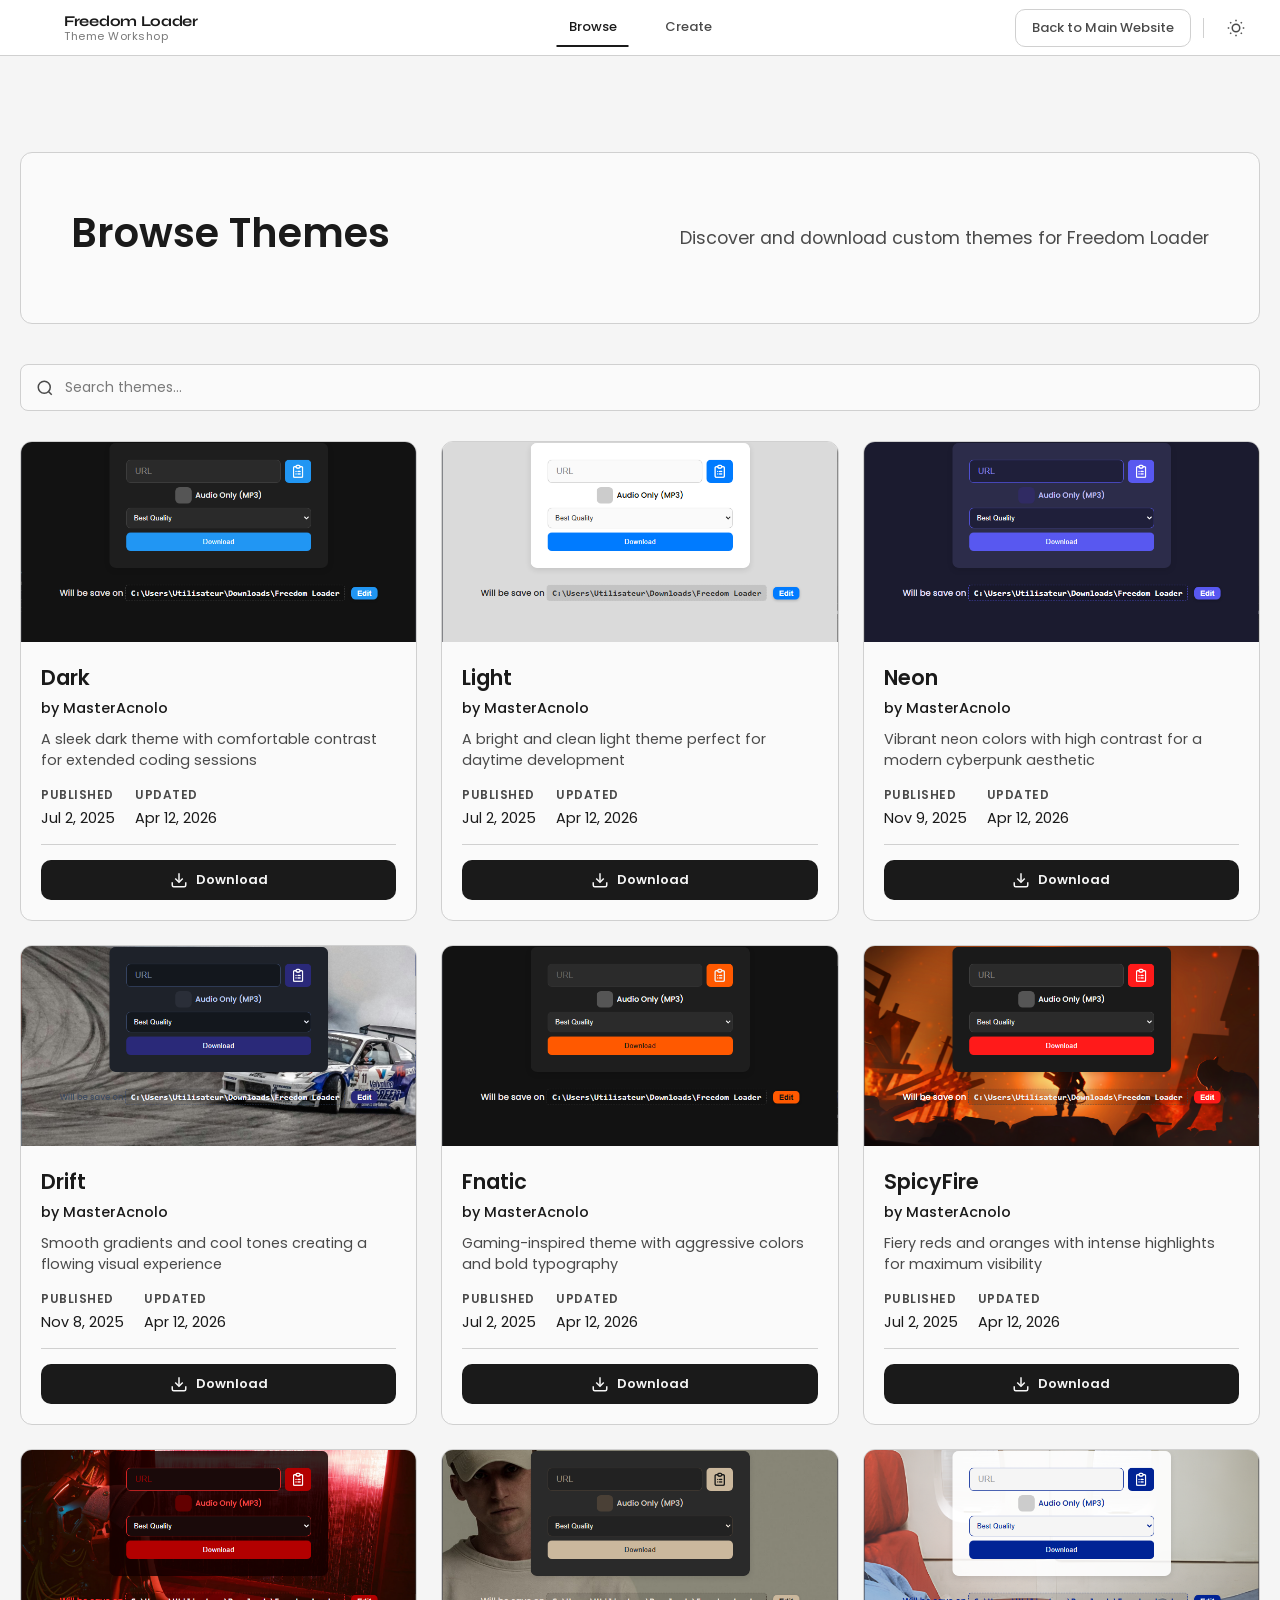
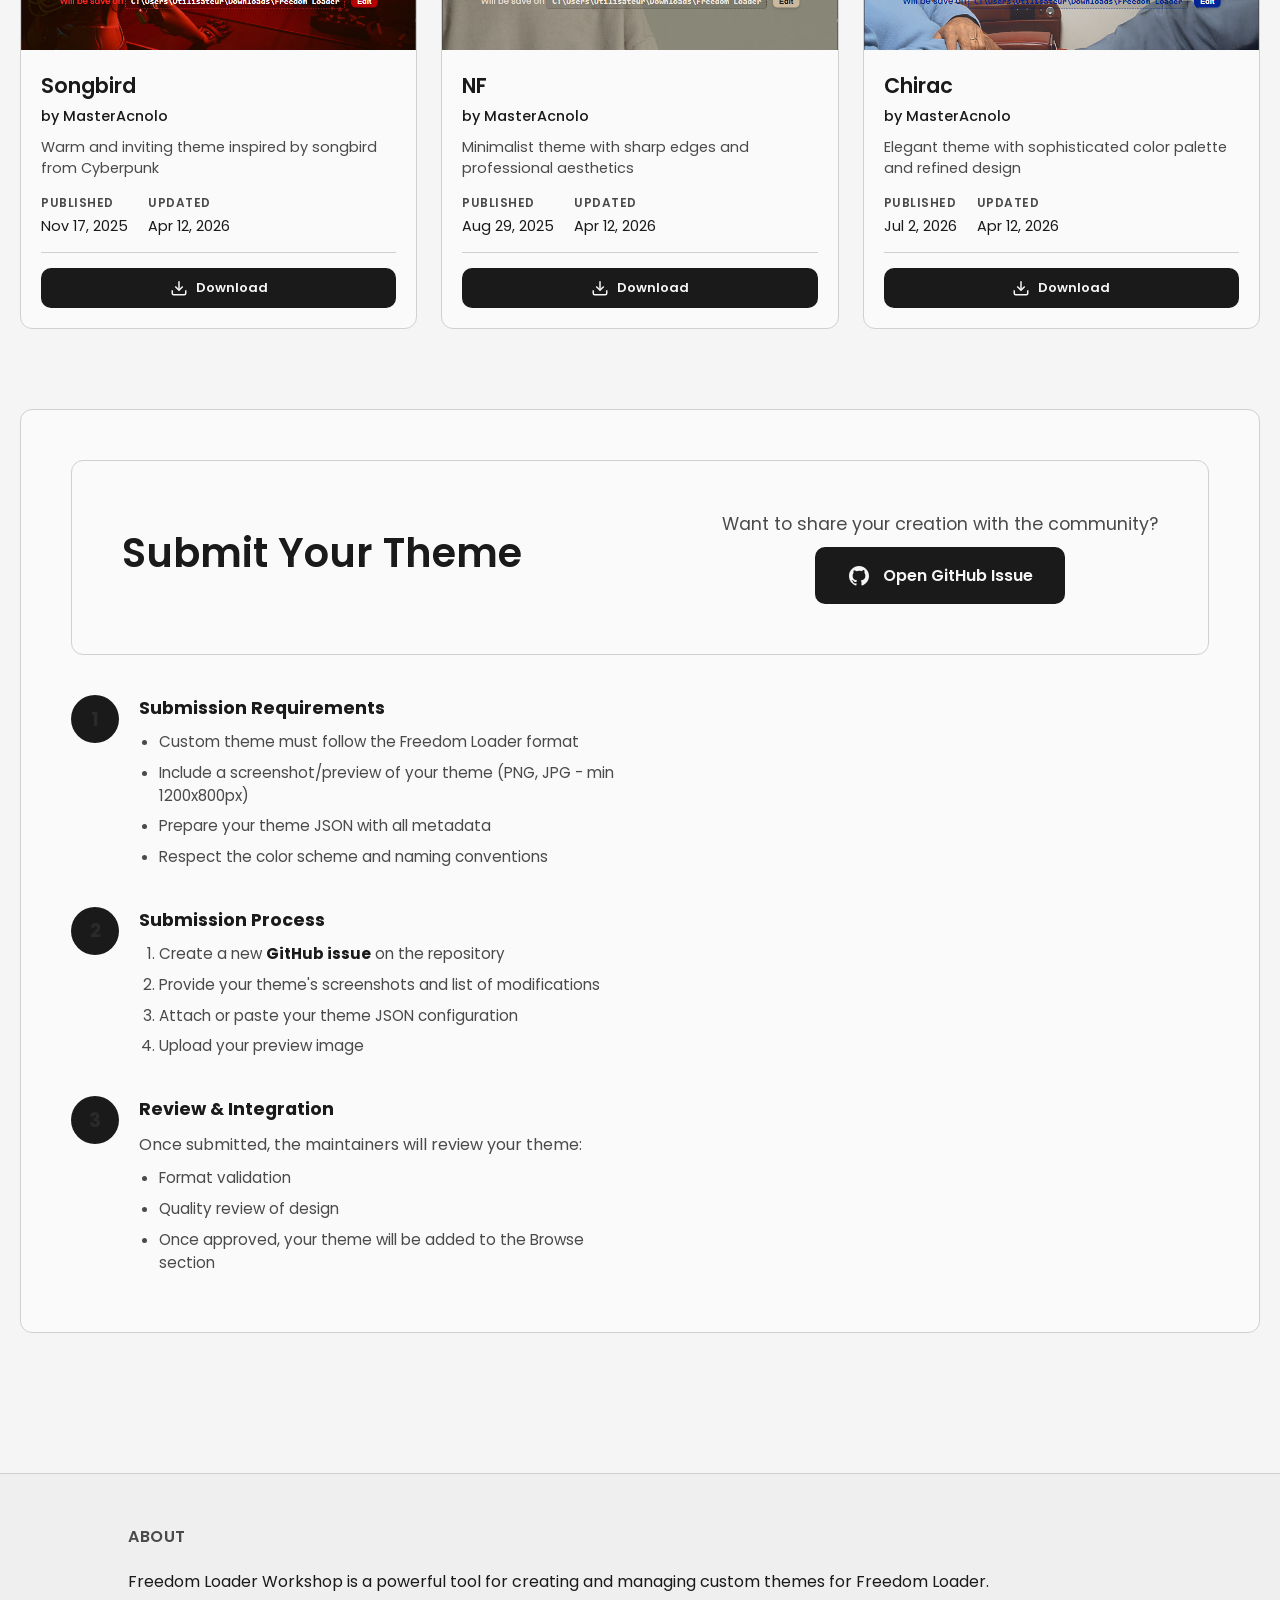
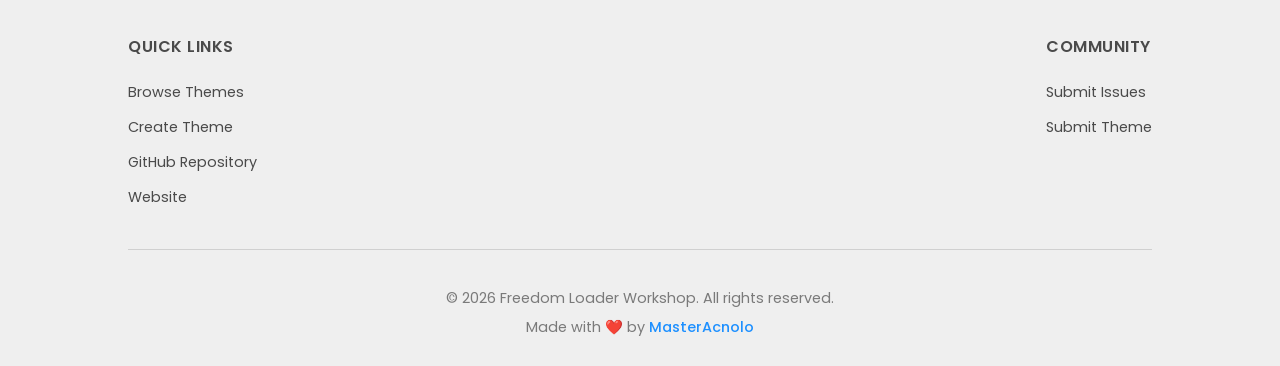
==== commit e88be547: "feat: enhance UI with new theme variables, improved layout, and updated navigation links" ====
--- a/index.html
+++ b/index.html
@@ -3,7 +3,7 @@
 <head>
   <meta charset="UTF-8">
   <meta name="viewport" content="width=device-width, initial-scale=1.0">
-  <title>Browse Themes - Freedom Loader Workshop</title>
+  <title>Browse Themes</title>
   <meta name="description" content="Browse and download custom themes for Freedom Loader">
   <link rel="stylesheet" href="styles/styles.css">
   <link rel="stylesheet" href="styles/browse.css">
@@ -33,24 +33,15 @@
     </a>
 
     <nav class="topbar-nav">
+      <a href="index.html" class="nav-link active">Browse</a>
       <a href="create.html" class="nav-link">Create</a>
-      <a href="index.html" class="nav-link active">Browse</a>
     </nav>
 
     <div class="topbar-actions">
-      <button class="btn btn-primary" id="export-btn" style="display:none;">
-        <svg viewBox="0 0 24 24" fill="none" stroke="currentColor" stroke-width="2"><path d="M21 15v4a2 2 0 0 1-2 2H5a2 2 0 0 1-2-2v-4"/><polyline points="7 10 12 15 17 10"/><line x1="12" y1="15" x2="12" y2="3"/></svg>
-        Export .zip
-      </button>
-      <div class="topbar-divider" style="display:none;"></div>
-      <a href="https://github.com/MasterAcnolo/Freedom-Loader" target="_blank" class="btn btn-ghost" title="GitHub">
-        <svg viewBox="0 0 24 24" fill="currentColor"><path d="M12 2C6.477 2 2 6.477 2 12c0 4.42 2.865 8.166 6.839 9.489.5.092.682-.217.682-.482 0-.237-.008-.866-.013-1.7-2.782.603-3.369-1.34-3.369-1.34-.454-1.156-1.11-1.462-1.11-1.462-.908-.62.069-.608.069-.608 1.003.07 1.531 1.03 1.531 1.03.892 1.529 2.341 1.087 2.91.831.092-.646.35-1.086.636-1.336-2.22-.253-4.555-1.11-4.555-4.943 0-1.091.39-1.984 1.029-2.683-.103-.253-.446-1.27.098-2.647 0 0 .84-.269 2.75 1.025A9.578 9.578 0 0112 6.836c.85.004 1.705.114 2.504.336 1.909-1.294 2.747-1.025 2.747-1.025.546 1.377.203 2.394.1 2.647.64.699 1.028 1.592 1.028 2.683 0 3.842-2.339 4.687-4.566 4.935.359.309.678.919.678 1.852 0 1.336-.012 2.415-.012 2.743 0 .267.18.578.688.48C19.138 20.163 22 16.418 22 12c0-5.523-4.477-10-10-10z"/></svg>
-        GitHub
+      <a href="../" class="btn btn-secondary" title="Back to main site">
+          Back to Main Website
       </a>
       <div class="topbar-divider"></div>
-      <button class="btn-icon" id="reset-btn" style="display:none;" title="Reset theme">
-        <svg viewBox="0 0 24 24" fill="none" stroke="currentColor" stroke-width="2"><polyline points="1 4 1 10 7 10"/><path d="M3.51 15a9 9 0 1 0 .49-3.5"/></svg>
-      </button>
       <button class="btn-icon" id="theme-toggle" title="Toggle theme">
         <svg class="icon-sun" viewBox="0 0 24 24" fill="none" stroke="currentColor" stroke-width="2" style="display:none"><circle cx="12" cy="12" r="5"/><line x1="12" y1="1" x2="12" y2="3"/><line x1="12" y1="21" x2="12" y2="23"/><line x1="4.22" y1="4.22" x2="5.64" y2="5.64"/><line x1="18.36" y1="18.36" x2="19.78" y2="19.78"/><line x1="1" y1="12" x2="3" y2="12"/><line x1="21" y1="12" x2="23" y2="12"/><line x1="4.22" y1="19.78" x2="5.64" y2="18.36"/><line x1="18.36" y1="5.64" x2="19.78" y2="4.22"/></svg>
         <svg class="icon-moon" viewBox="0 0 24 24" fill="none" stroke="currentColor" stroke-width="2"><path d="M21 12.79A9 9 0 1 1 11.21 3 7 7 0 0 0 21 12.79z"/></svg>
--- a/styles/styles.css
+++ b/styles/styles.css
@@ -11,15 +11,17 @@
 
 *, *::before, *::after { box-sizing: border-box; margin: 0; padding: 0; }
 
-html, body {
+html {
   height: 100%;
+}
+
+body {
+  display: flex;
+  flex-direction: column;
+  min-height: 100vh;
   font-family: var(--font-body);
   background: var(--bg);
   color: var(--text);
-  overflow: hidden;
-}
-
-body {
   opacity: 0;
   transition: opacity 0.4s ease;
 }
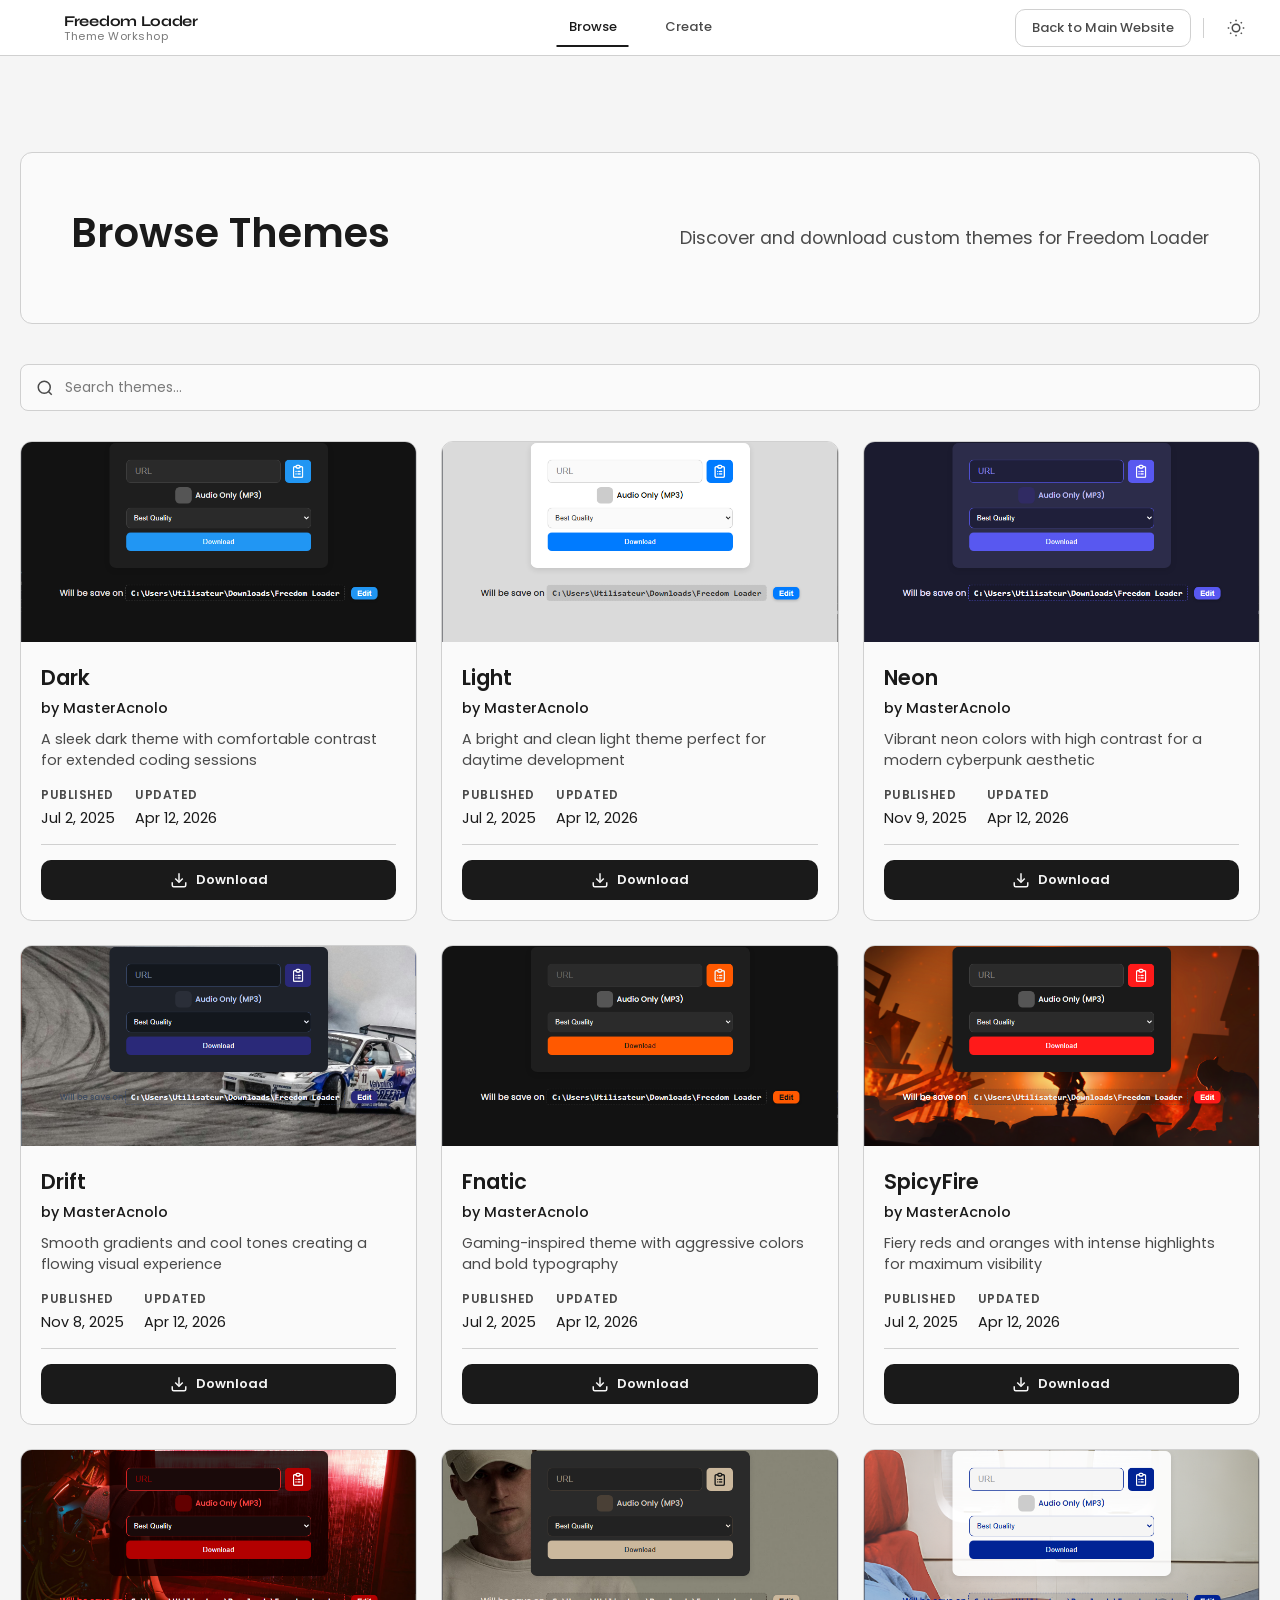
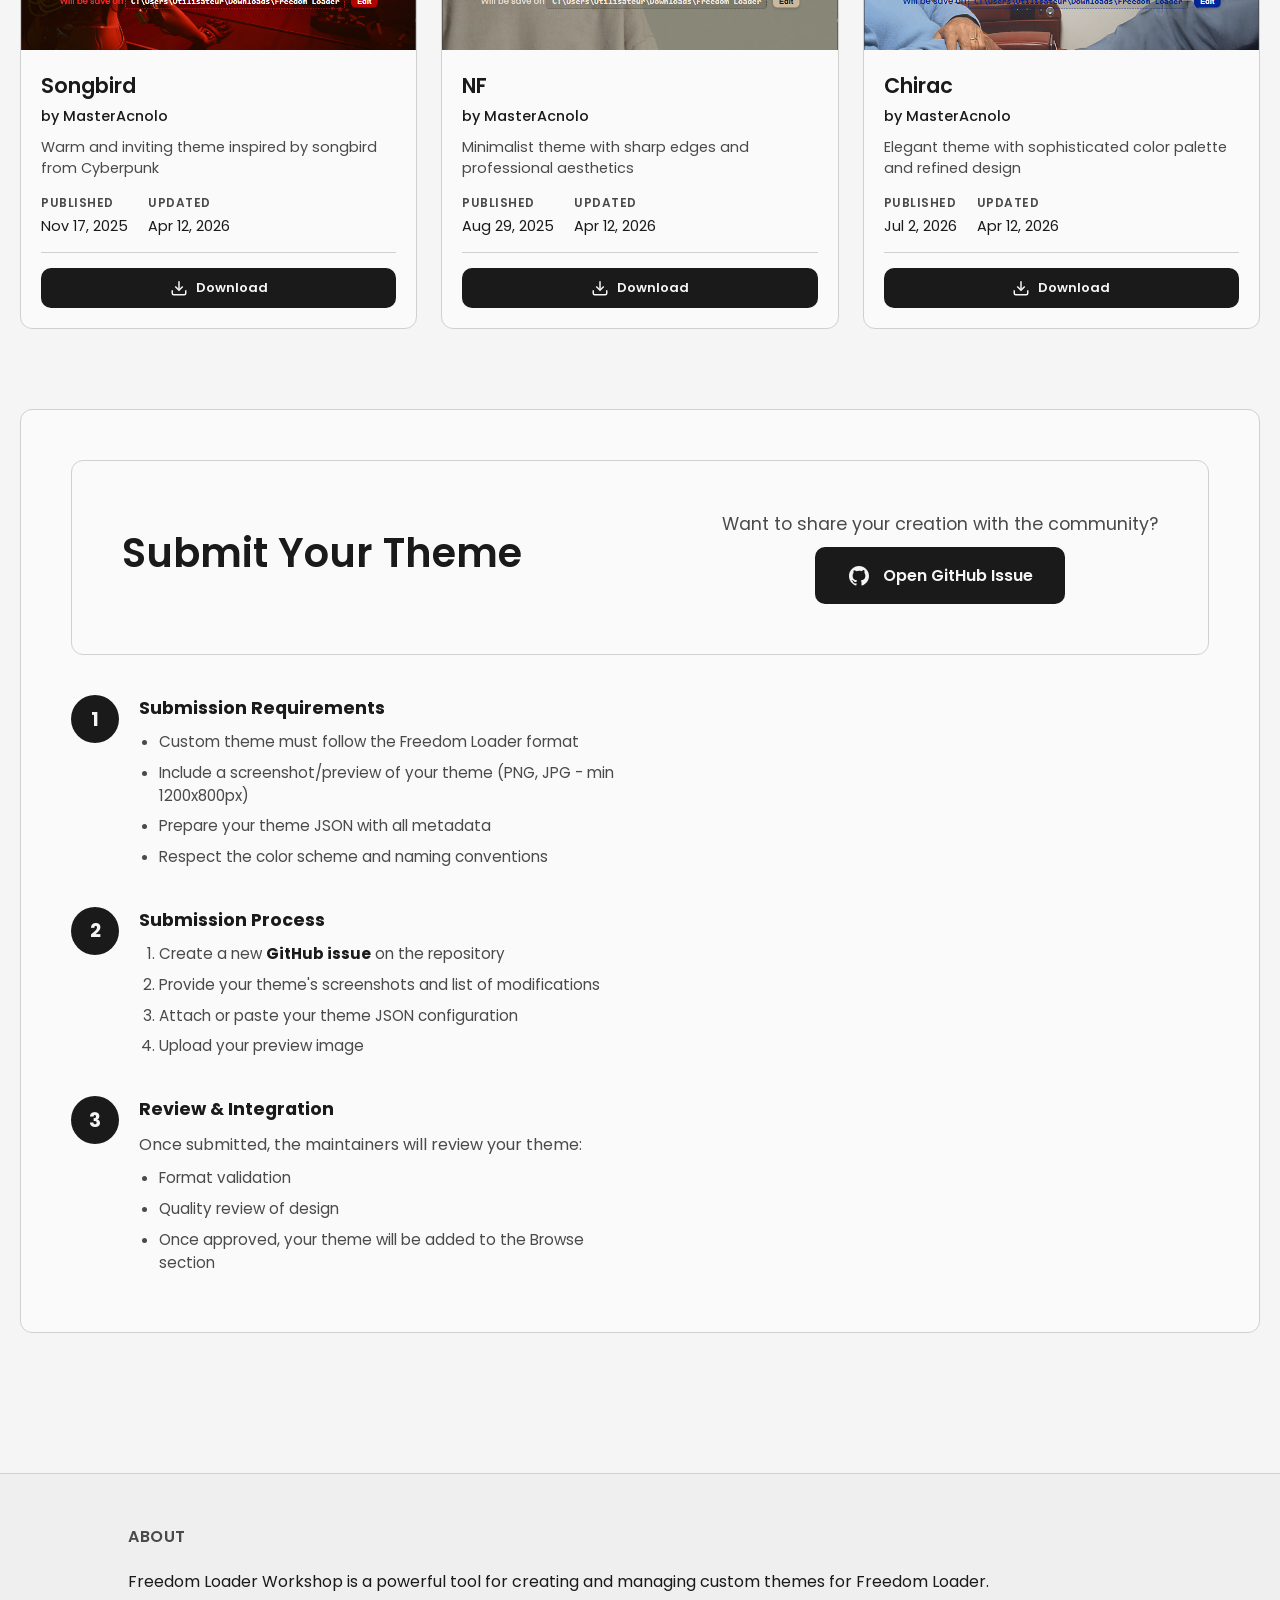
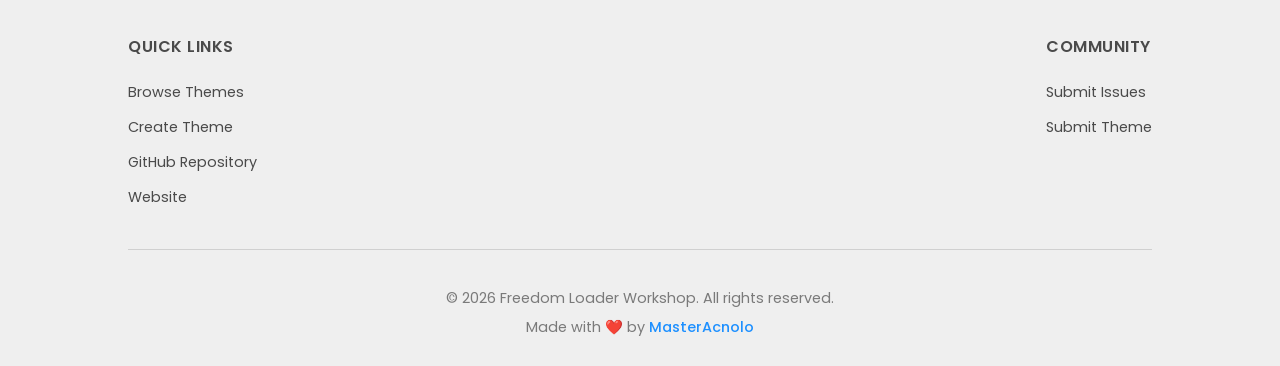
==== commit 33788f0a: "fix: update website links in README, index.html, and create.html; add robots.txt and sitemap.xml" ====
--- a/index.html
+++ b/index.html
@@ -152,7 +152,7 @@
           <li><a href="index.html">Browse Themes</a></li>
           <li><a href="create.html">Create Theme</a></li>
           <li><a href="https://github.com/MasterAcnolo/Freedom-Loader" target="_blank">GitHub Repository</a></li>
-          <li><a href="https://masteracnolo.github.io/FreedomLoader/" target="_blank">Website</a></li>
+          <li><a href="https://masteracnolo.github.io/Freedom-Loader-Site/" target="_blank">Website</a></li>
         </ul>
       </div>
       
--- a/styles/browse.css
+++ b/styles/browse.css
@@ -216,7 +216,7 @@
   align-items: center;
   justify-content: center;
   background: var(--accent);
-  color: #2a2a2a;
+  color: var(--bg);
   border-radius: 50%;
   font-weight: 700;
   font-size: 1.2rem;
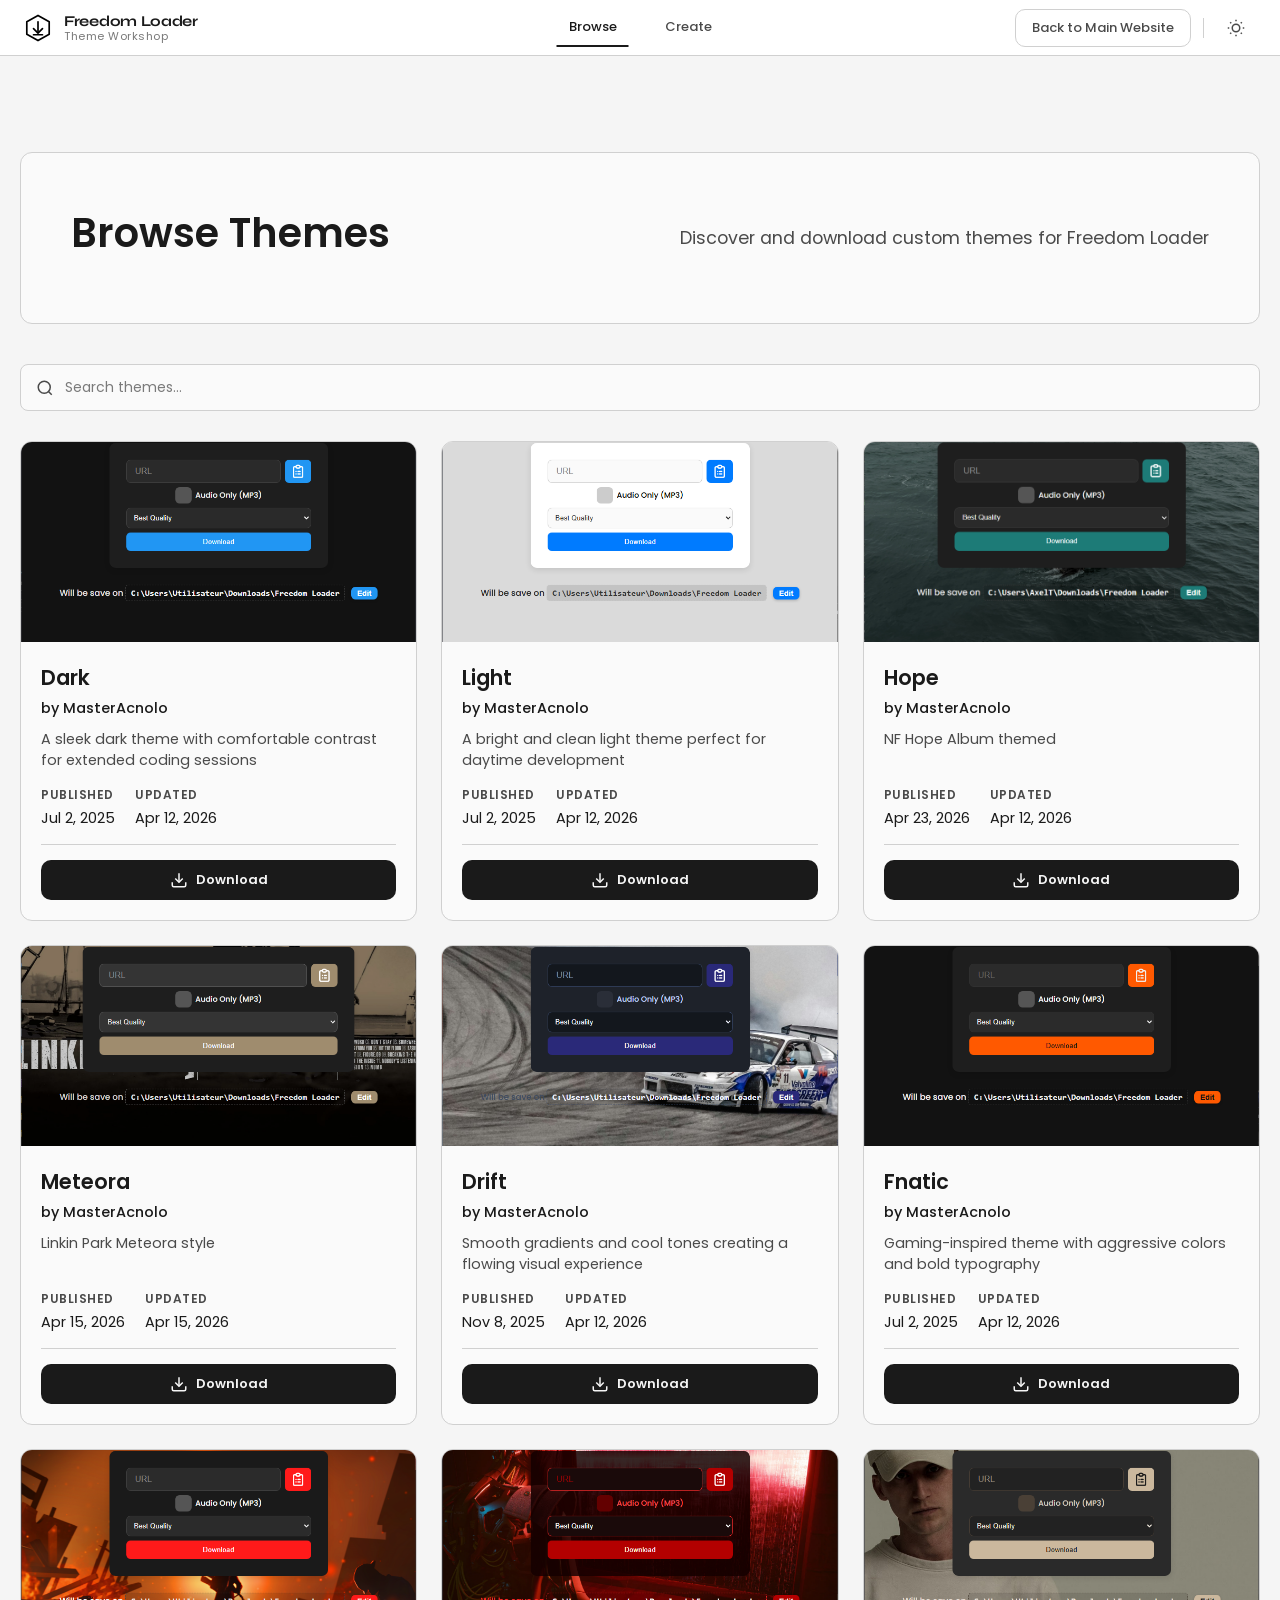
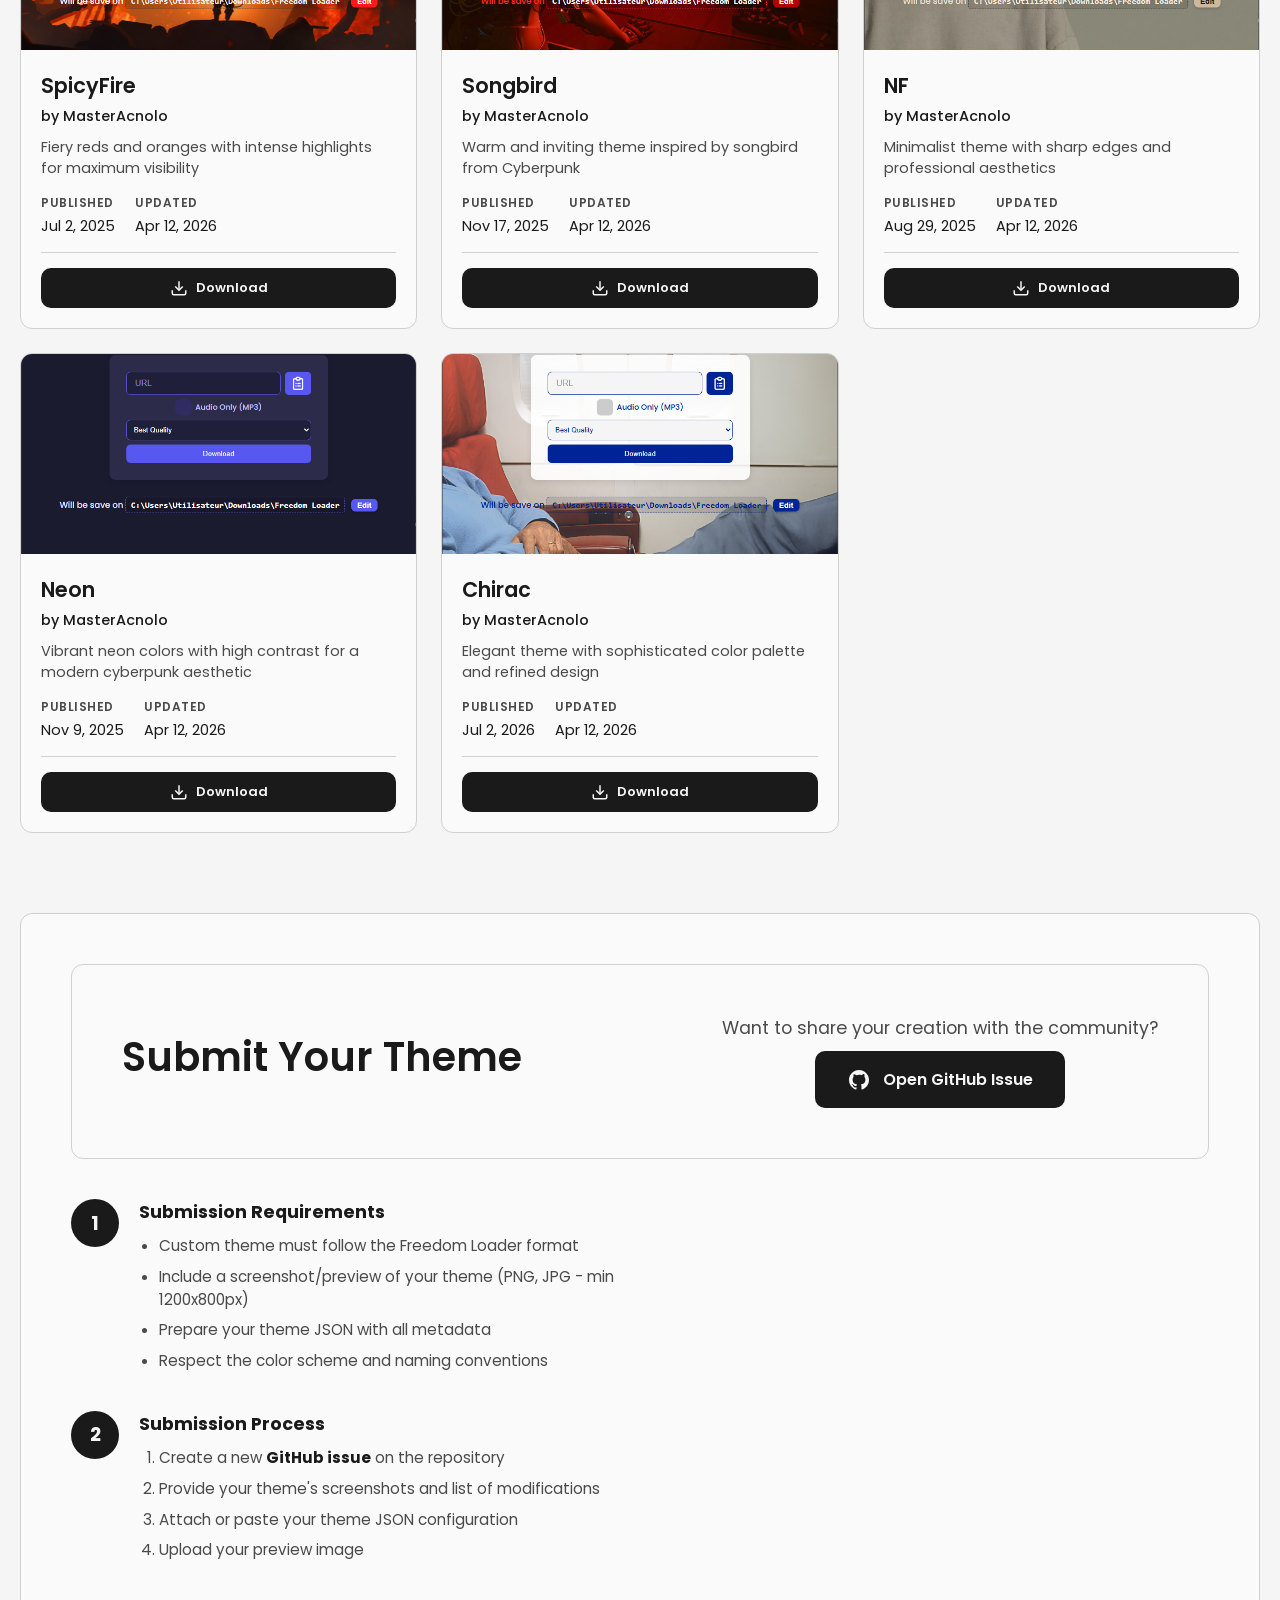
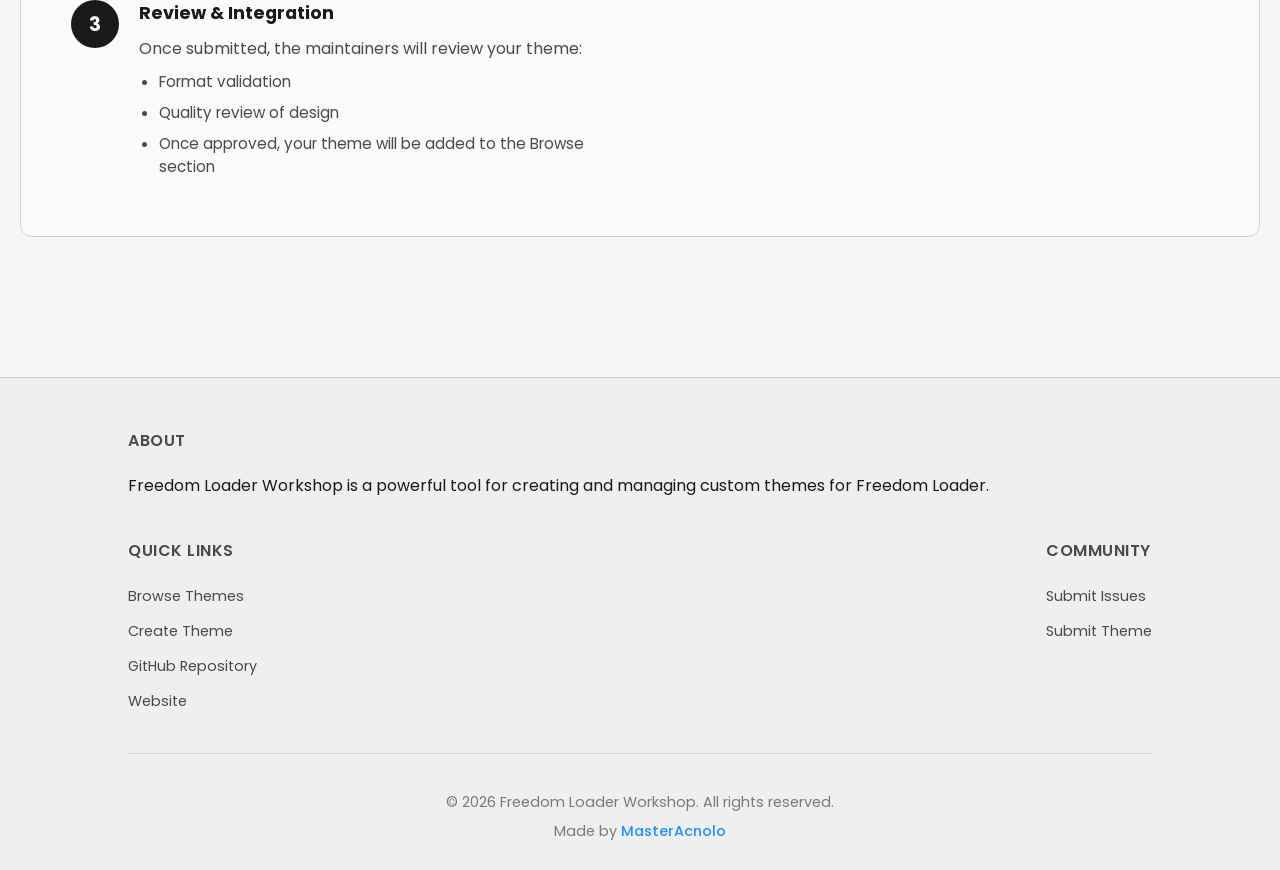
==== commit 36b7a448: "fix: footer text" ====
--- a/index.html
+++ b/index.html
@@ -38,7 +38,7 @@
     </nav>
 
     <div class="topbar-actions">
-      <a href="../" class="btn btn-secondary" title="Back to main site">
+      <a href="https://masteracnolo.github.io/Freedom-Loader-Site" class="btn btn-secondary" title="Back to main site">
           Back to Main Website
       </a>
       <div class="topbar-divider"></div>
@@ -167,7 +167,7 @@
     
     <div class="footer-bottom">
       <p>&copy; 2026 Freedom Loader Workshop. All rights reserved.</p>
-      <p>Made with ❤️ by <a href="https://github.com/MasterAcnolo" target="_blank">MasterAcnolo</a></p>
+      <p>Made by <a href="https://github.com/MasterAcnolo" target="_blank">MasterAcnolo</a></p>
     </div>
   </footer>
 
